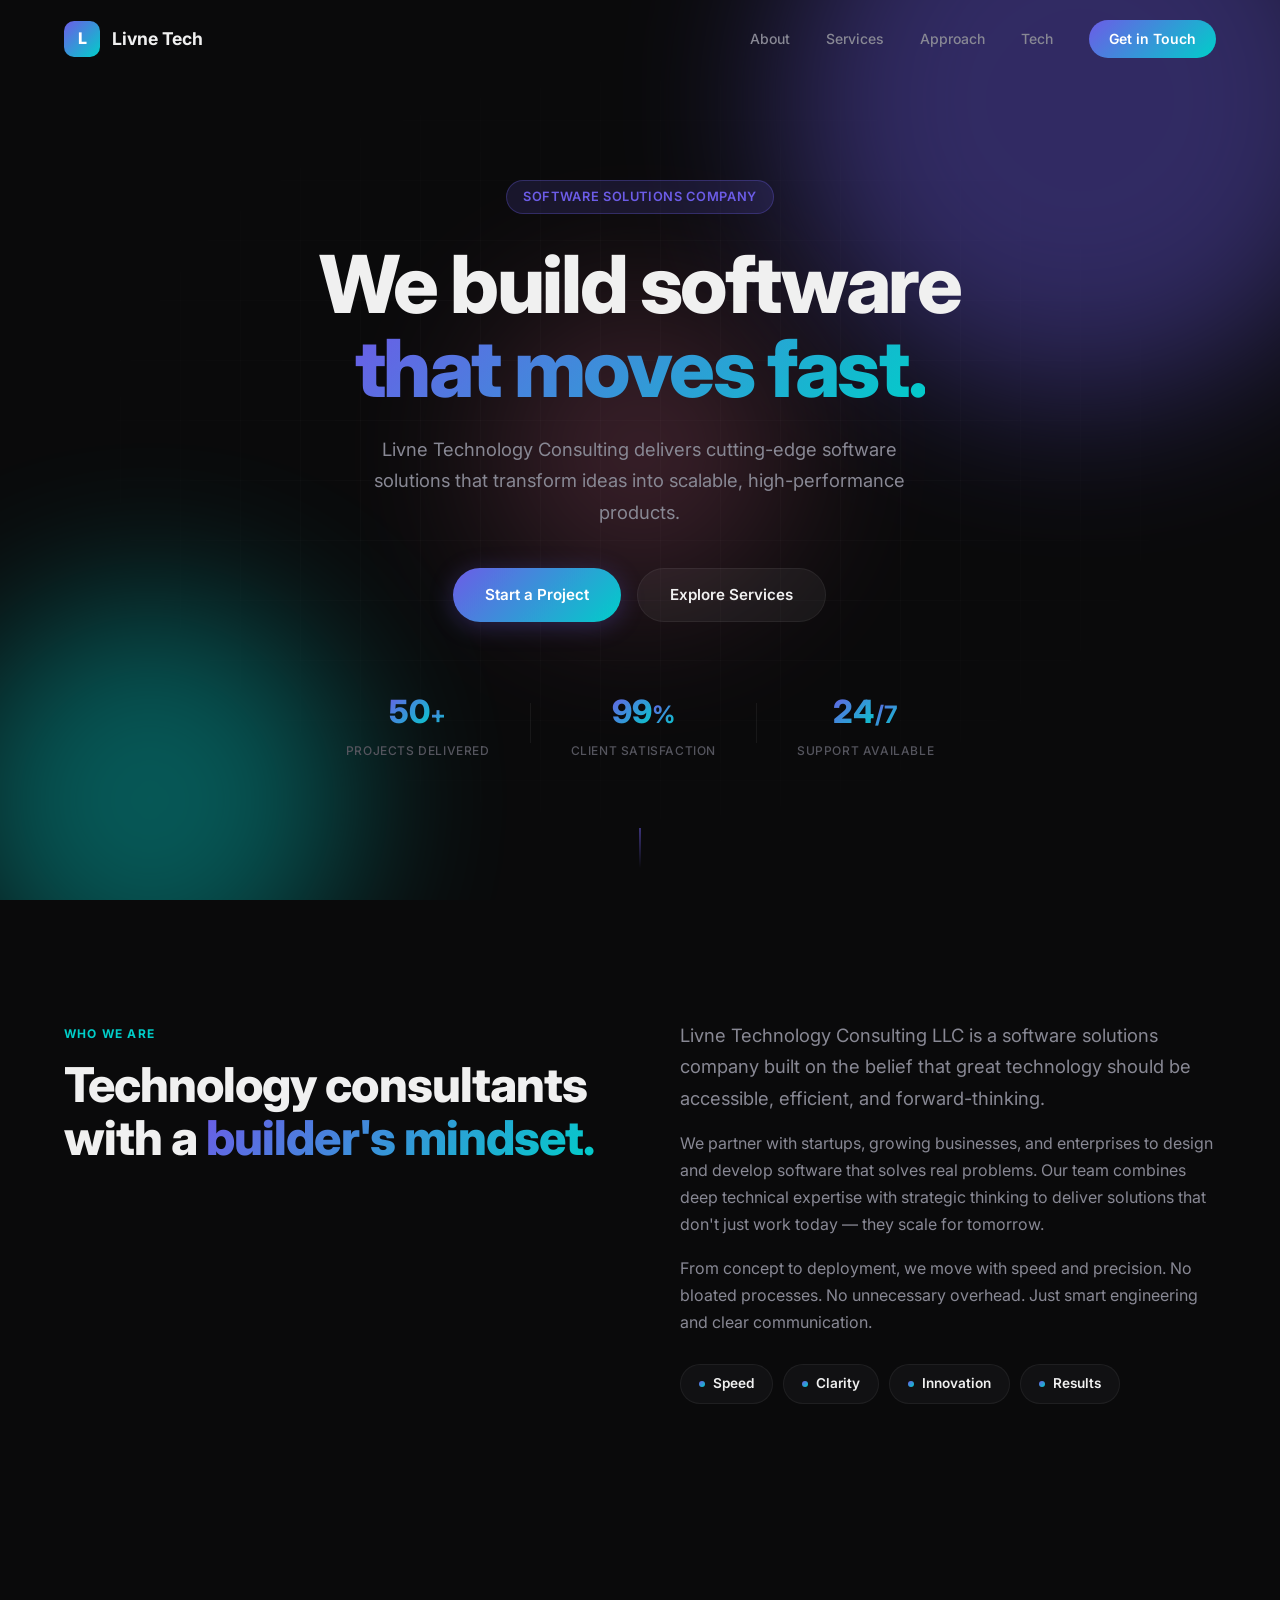
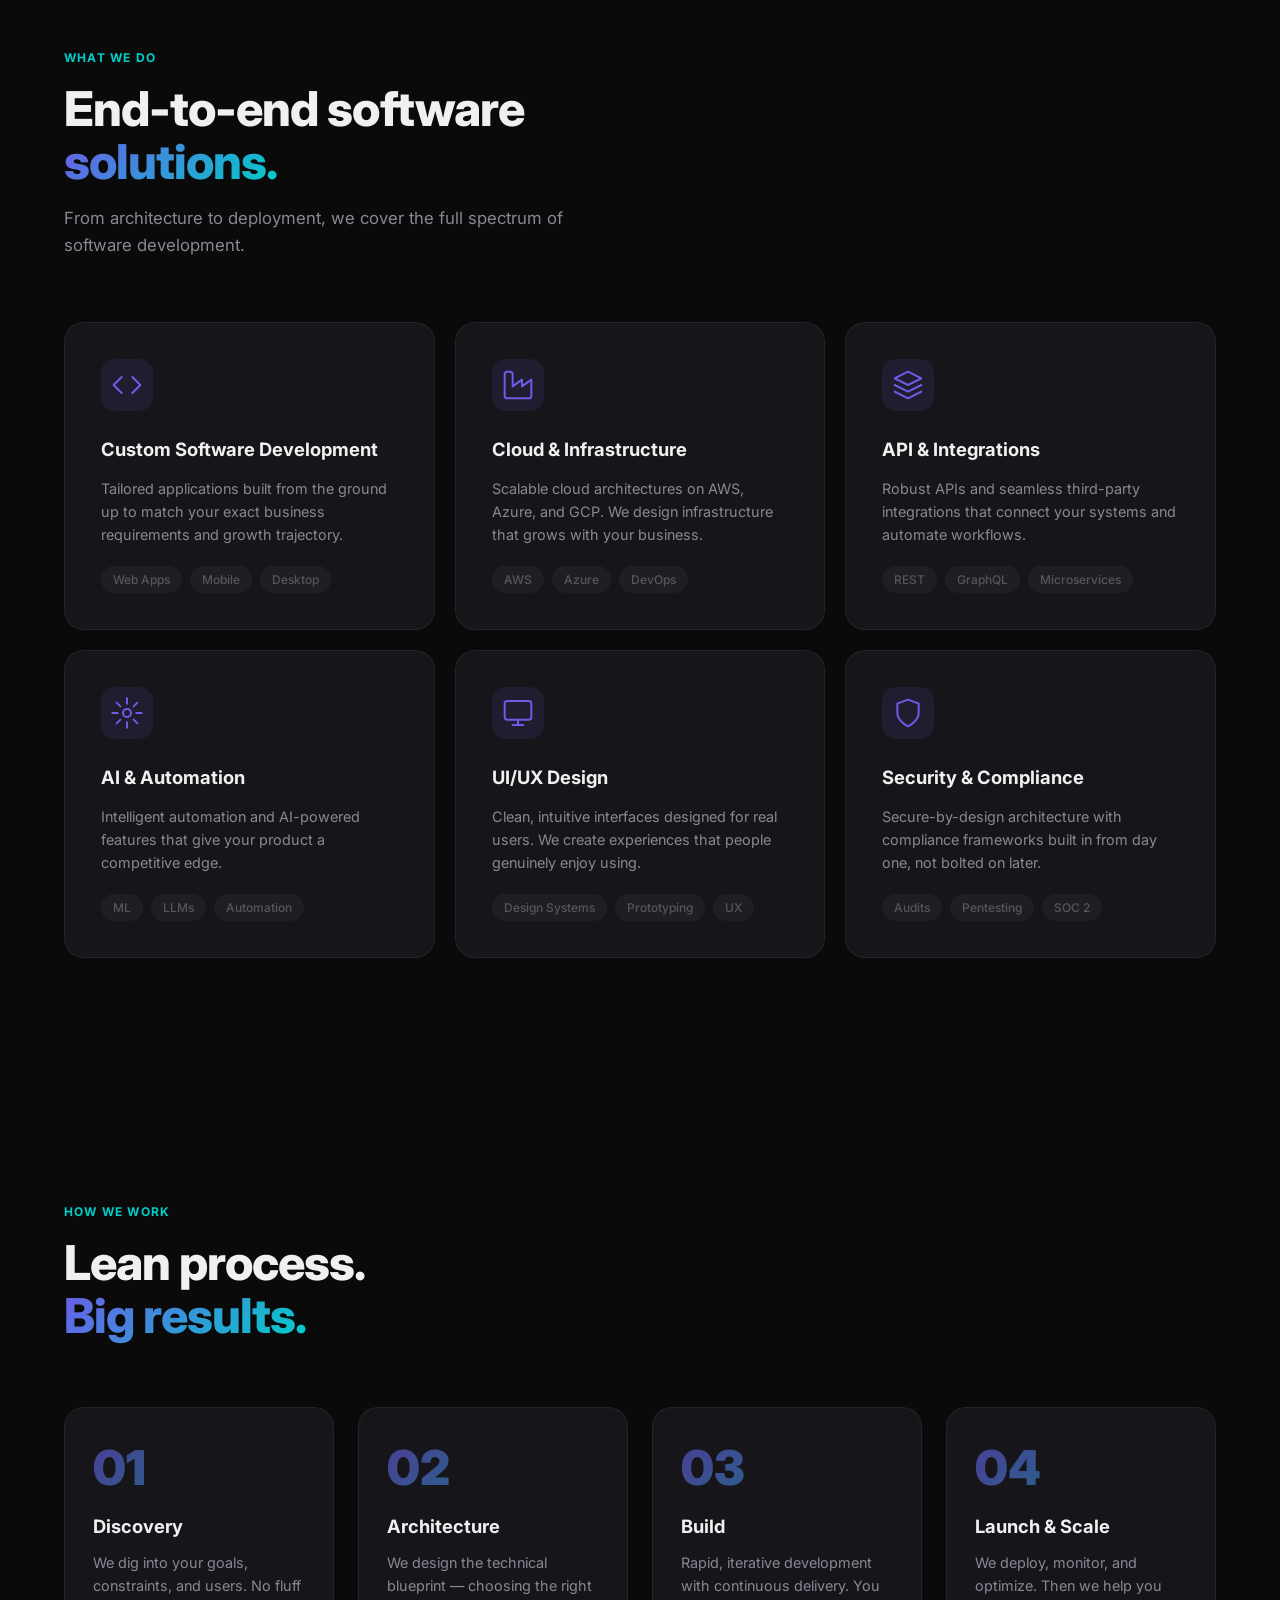
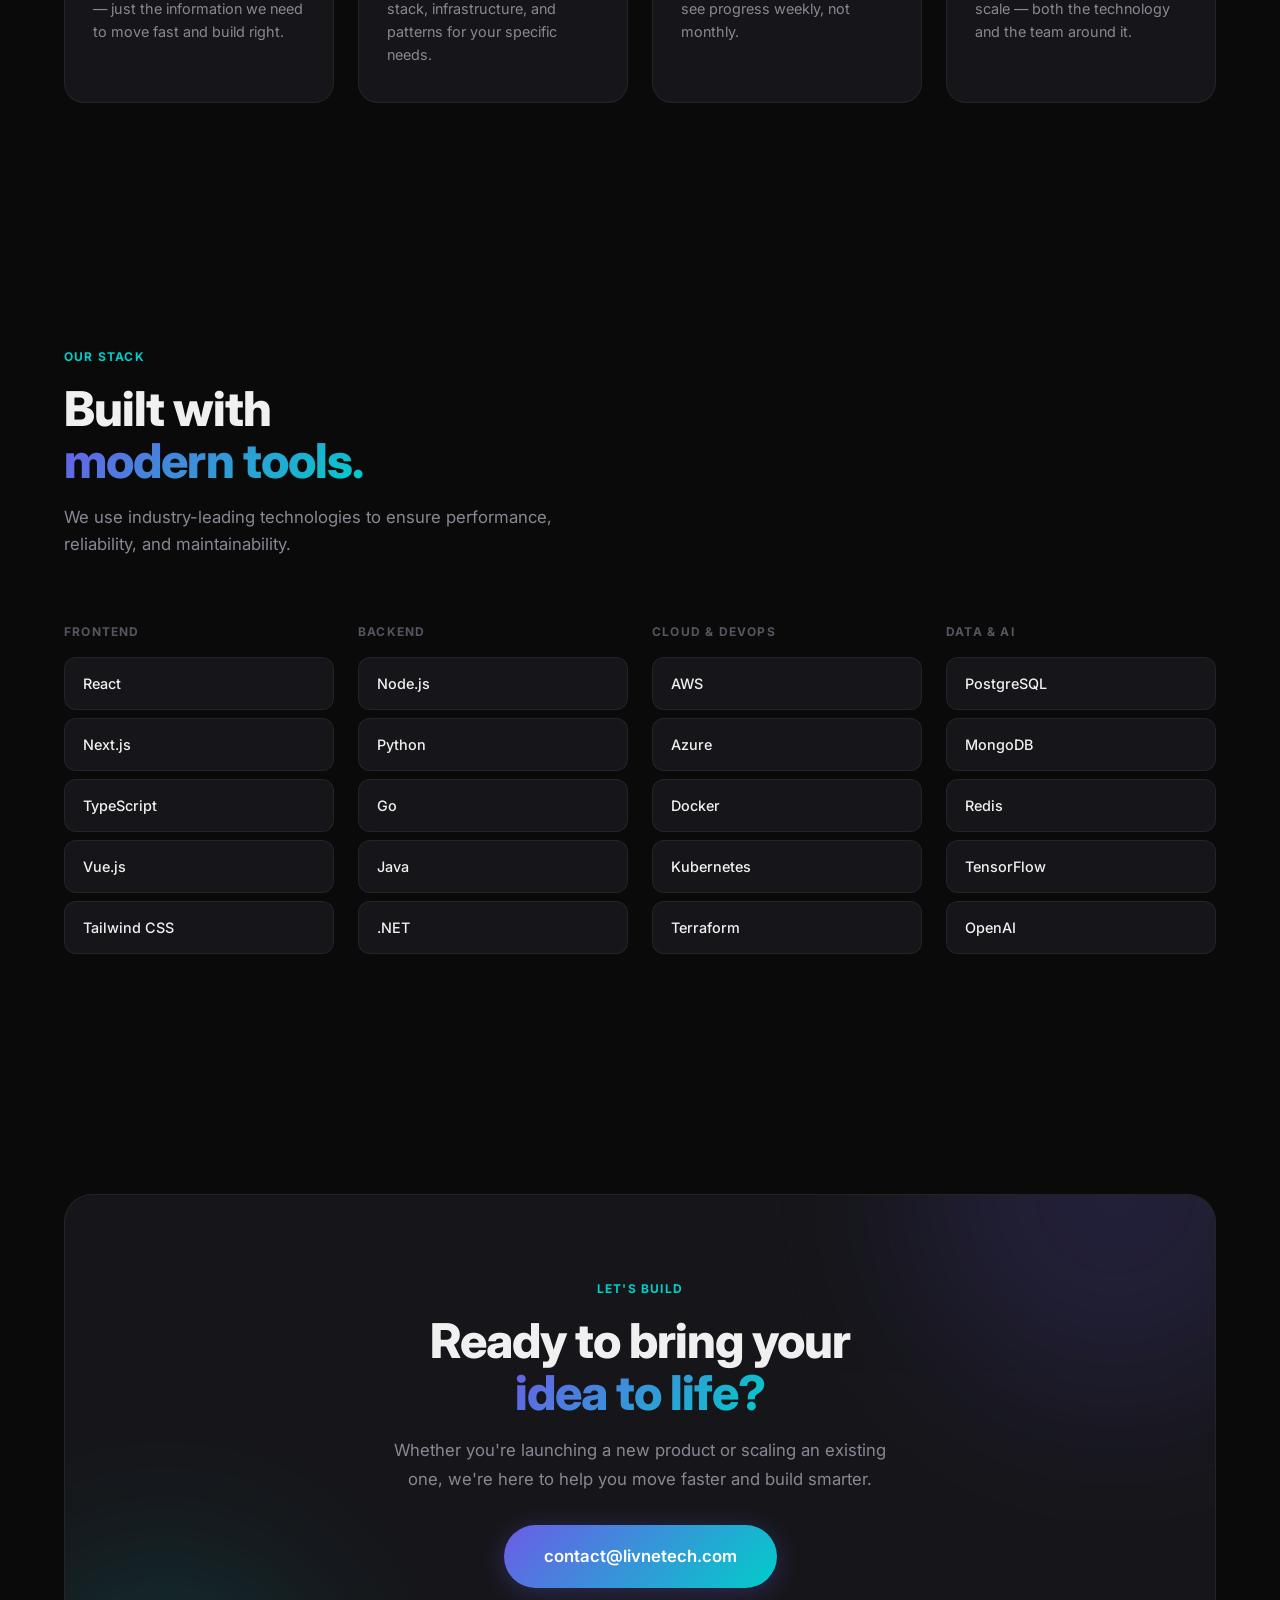
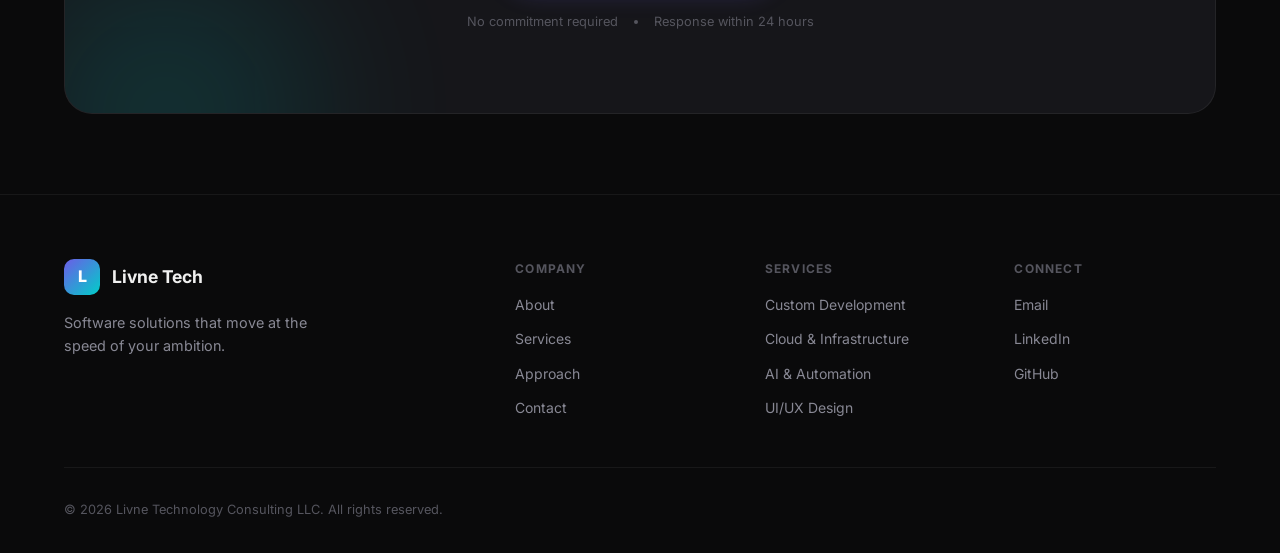
==== index.html @ 39ff8a0f "Add Livne Technology Consulting LLC website Minimal, modern single-page site with dark theme, gradie" ====
<!DOCTYPE html>
<html lang="en">
<head>
    <meta charset="UTF-8">
    <meta name="viewport" content="width=device-width, initial-scale=1.0">
    <title>Livne Technology Consulting LLC</title>
    <link rel="preconnect" href="https://fonts.googleapis.com">
    <link rel="preconnect" href="https://fonts.gstatic.com" crossorigin>
    <link href="https://fonts.googleapis.com/css2?family=Inter:wght@300;400;500;600;700;800;900&display=swap" rel="stylesheet">
    <link rel="stylesheet" href="styles.css">
</head>
<body>

    <!-- Navigation -->
    <nav class="nav" id="nav">
        <div class="nav-container">
            <a href="#" class="nav-logo">
                <span class="logo-icon">L</span>
                <span class="logo-text">Livne Tech</span>
            </a>
            <div class="nav-links" id="navLinks">
                <a href="#about">About</a>
                <a href="#services">Services</a>
                <a href="#approach">Approach</a>
                <a href="#tech">Tech</a>
                <a href="#contact" class="nav-cta">Get in Touch</a>
            </div>
            <button class="nav-toggle" id="navToggle" aria-label="Toggle menu">
                <span></span>
                <span></span>
                <span></span>
            </button>
        </div>
    </nav>

    <!-- Hero Section -->
    <section class="hero">
        <div class="hero-bg">
            <div class="grid-overlay"></div>
            <div class="gradient-orb orb-1"></div>
            <div class="gradient-orb orb-2"></div>
            <div class="gradient-orb orb-3"></div>
        </div>
        <div class="hero-content">
            <div class="hero-badge">Software Solutions Company</div>
            <h1 class="hero-title">
                We build software<br>
                <span class="gradient-text">that moves fast.</span>
            </h1>
            <p class="hero-subtitle">
                Livne Technology Consulting delivers cutting-edge software solutions
                that transform ideas into scalable, high-performance products.
            </p>
            <div class="hero-actions">
                <a href="#contact" class="btn btn-primary">Start a Project</a>
                <a href="#services" class="btn btn-ghost">Explore Services</a>
            </div>
            <div class="hero-stats">
                <div class="stat">
                    <span class="stat-number" data-count="50">0</span><span class="stat-suffix">+</span>
                    <span class="stat-label">Projects Delivered</span>
                </div>
                <div class="stat-divider"></div>
                <div class="stat">
                    <span class="stat-number" data-count="99">0</span><span class="stat-suffix">%</span>
                    <span class="stat-label">Client Satisfaction</span>
                </div>
                <div class="stat-divider"></div>
                <div class="stat">
                    <span class="stat-number" data-count="24">0</span><span class="stat-suffix">/7</span>
                    <span class="stat-label">Support Available</span>
                </div>
            </div>
        </div>
        <div class="scroll-indicator">
            <div class="scroll-line"></div>
        </div>
    </section>

    <!-- About Section -->
    <section class="section about" id="about">
        <div class="container">
            <div class="section-grid">
                <div class="section-intro">
                    <span class="section-tag">Who We Are</span>
                    <h2 class="section-title">Technology consultants<br>with a <span class="gradient-text">builder's mindset.</span></h2>
                </div>
                <div class="section-content">
                    <p class="text-large">
                        Livne Technology Consulting LLC is a software solutions company built on the belief
                        that great technology should be accessible, efficient, and forward-thinking.
                    </p>
                    <p>
                        We partner with startups, growing businesses, and enterprises to design and
                        develop software that solves real problems. Our team combines deep technical
                        expertise with strategic thinking to deliver solutions that don't just work
                        today — they scale for tomorrow.
                    </p>
                    <p>
                        From concept to deployment, we move with speed and precision. No bloated processes.
                        No unnecessary overhead. Just smart engineering and clear communication.
                    </p>
                    <div class="about-values">
                        <div class="value-chip">
                            <span class="chip-dot"></span>Speed
                        </div>
                        <div class="value-chip">
                            <span class="chip-dot"></span>Clarity
                        </div>
                        <div class="value-chip">
                            <span class="chip-dot"></span>Innovation
                        </div>
                        <div class="value-chip">
                            <span class="chip-dot"></span>Results
                        </div>
                    </div>
                </div>
            </div>
        </div>
    </section>

    <!-- Services Section -->
    <section class="section services" id="services">
        <div class="container">
            <div class="section-header">
                <span class="section-tag">What We Do</span>
                <h2 class="section-title">End-to-end software<br><span class="gradient-text">solutions.</span></h2>
                <p class="section-desc">From architecture to deployment, we cover the full spectrum of software development.</p>
            </div>
            <div class="services-grid">
                <div class="service-card" data-animate>
                    <div class="service-icon">
                        <svg width="32" height="32" viewBox="0 0 24 24" fill="none" stroke="currentColor" stroke-width="1.5" stroke-linecap="round" stroke-linejoin="round">
                            <polyline points="16 18 22 12 16 6"></polyline>
                            <polyline points="8 6 2 12 8 18"></polyline>
                        </svg>
                    </div>
                    <h3>Custom Software Development</h3>
                    <p>Tailored applications built from the ground up to match your exact business requirements and growth trajectory.</p>
                    <div class="service-tags">
                        <span>Web Apps</span>
                        <span>Mobile</span>
                        <span>Desktop</span>
                    </div>
                </div>
                <div class="service-card" data-animate>
                    <div class="service-icon">
                        <svg width="32" height="32" viewBox="0 0 24 24" fill="none" stroke="currentColor" stroke-width="1.5" stroke-linecap="round" stroke-linejoin="round">
                            <path d="M2 20a2 2 0 0 0 2 2h16a2 2 0 0 0 2-2V8l-7 5V8l-7 5V4a2 2 0 0 0-2-2H4a2 2 0 0 0-2 2Z"></path>
                        </svg>
                    </div>
                    <h3>Cloud & Infrastructure</h3>
                    <p>Scalable cloud architectures on AWS, Azure, and GCP. We design infrastructure that grows with your business.</p>
                    <div class="service-tags">
                        <span>AWS</span>
                        <span>Azure</span>
                        <span>DevOps</span>
                    </div>
                </div>
                <div class="service-card" data-animate>
                    <div class="service-icon">
                        <svg width="32" height="32" viewBox="0 0 24 24" fill="none" stroke="currentColor" stroke-width="1.5" stroke-linecap="round" stroke-linejoin="round">
                            <path d="M12 2L2 7l10 5 10-5-10-5z"></path>
                            <path d="M2 17l10 5 10-5"></path>
                            <path d="M2 12l10 5 10-5"></path>
                        </svg>
                    </div>
                    <h3>API & Integrations</h3>
                    <p>Robust APIs and seamless third-party integrations that connect your systems and automate workflows.</p>
                    <div class="service-tags">
                        <span>REST</span>
                        <span>GraphQL</span>
                        <span>Microservices</span>
                    </div>
                </div>
                <div class="service-card" data-animate>
                    <div class="service-icon">
                        <svg width="32" height="32" viewBox="0 0 24 24" fill="none" stroke="currentColor" stroke-width="1.5" stroke-linecap="round" stroke-linejoin="round">
                            <circle cx="12" cy="12" r="3"></circle>
                            <path d="M12 1v4M12 19v4M4.22 4.22l2.83 2.83M16.95 16.95l2.83 2.83M1 12h4M19 12h4M4.22 19.78l2.83-2.83M16.95 7.05l2.83-2.83"></path>
                        </svg>
                    </div>
                    <h3>AI & Automation</h3>
                    <p>Intelligent automation and AI-powered features that give your product a competitive edge.</p>
                    <div class="service-tags">
                        <span>ML</span>
                        <span>LLMs</span>
                        <span>Automation</span>
                    </div>
                </div>
                <div class="service-card" data-animate>
                    <div class="service-icon">
                        <svg width="32" height="32" viewBox="0 0 24 24" fill="none" stroke="currentColor" stroke-width="1.5" stroke-linecap="round" stroke-linejoin="round">
                            <rect x="2" y="3" width="20" height="14" rx="2" ry="2"></rect>
                            <line x1="8" y1="21" x2="16" y2="21"></line>
                            <line x1="12" y1="17" x2="12" y2="21"></line>
                        </svg>
                    </div>
                    <h3>UI/UX Design</h3>
                    <p>Clean, intuitive interfaces designed for real users. We create experiences that people genuinely enjoy using.</p>
                    <div class="service-tags">
                        <span>Design Systems</span>
                        <span>Prototyping</span>
                        <span>UX</span>
                    </div>
                </div>
                <div class="service-card" data-animate>
                    <div class="service-icon">
                        <svg width="32" height="32" viewBox="0 0 24 24" fill="none" stroke="currentColor" stroke-width="1.5" stroke-linecap="round" stroke-linejoin="round">
                            <path d="M12 22s8-4 8-10V5l-8-3-8 3v7c0 6 8 10 8 10z"></path>
                        </svg>
                    </div>
                    <h3>Security & Compliance</h3>
                    <p>Secure-by-design architecture with compliance frameworks built in from day one, not bolted on later.</p>
                    <div class="service-tags">
                        <span>Audits</span>
                        <span>Pentesting</span>
                        <span>SOC 2</span>
                    </div>
                </div>
            </div>
        </div>
    </section>

    <!-- Approach Section -->
    <section class="section approach" id="approach">
        <div class="container">
            <div class="section-header">
                <span class="section-tag">How We Work</span>
                <h2 class="section-title">Lean process.<br><span class="gradient-text">Big results.</span></h2>
            </div>
            <div class="approach-timeline">
                <div class="approach-step" data-animate>
                    <div class="step-number">01</div>
                    <div class="step-content">
                        <h3>Discovery</h3>
                        <p>We dig into your goals, constraints, and users. No fluff — just the information we need to move fast and build right.</p>
                    </div>
                </div>
                <div class="approach-step" data-animate>
                    <div class="step-number">02</div>
                    <div class="step-content">
                        <h3>Architecture</h3>
                        <p>We design the technical blueprint — choosing the right stack, infrastructure, and patterns for your specific needs.</p>
                    </div>
                </div>
                <div class="approach-step" data-animate>
                    <div class="step-number">03</div>
                    <div class="step-content">
                        <h3>Build</h3>
                        <p>Rapid, iterative development with continuous delivery. You see progress weekly, not monthly.</p>
                    </div>
                </div>
                <div class="approach-step" data-animate>
                    <div class="step-number">04</div>
                    <div class="step-content">
                        <h3>Launch & Scale</h3>
                        <p>We deploy, monitor, and optimize. Then we help you scale — both the technology and the team around it.</p>
                    </div>
                </div>
            </div>
        </div>
    </section>

    <!-- Tech Stack Section -->
    <section class="section tech" id="tech">
        <div class="container">
            <div class="section-header">
                <span class="section-tag">Our Stack</span>
                <h2 class="section-title">Built with<br><span class="gradient-text">modern tools.</span></h2>
                <p class="section-desc">We use industry-leading technologies to ensure performance, reliability, and maintainability.</p>
            </div>
            <div class="tech-grid">
                <div class="tech-category">
                    <h4>Frontend</h4>
                    <div class="tech-items">
                        <div class="tech-item">React</div>
                        <div class="tech-item">Next.js</div>
                        <div class="tech-item">TypeScript</div>
                        <div class="tech-item">Vue.js</div>
                        <div class="tech-item">Tailwind CSS</div>
                    </div>
                </div>
                <div class="tech-category">
                    <h4>Backend</h4>
                    <div class="tech-items">
                        <div class="tech-item">Node.js</div>
                        <div class="tech-item">Python</div>
                        <div class="tech-item">Go</div>
                        <div class="tech-item">Java</div>
                        <div class="tech-item">.NET</div>
                    </div>
                </div>
                <div class="tech-category">
                    <h4>Cloud & DevOps</h4>
                    <div class="tech-items">
                        <div class="tech-item">AWS</div>
                        <div class="tech-item">Azure</div>
                        <div class="tech-item">Docker</div>
                        <div class="tech-item">Kubernetes</div>
                        <div class="tech-item">Terraform</div>
                    </div>
                </div>
                <div class="tech-category">
                    <h4>Data & AI</h4>
                    <div class="tech-items">
                        <div class="tech-item">PostgreSQL</div>
                        <div class="tech-item">MongoDB</div>
                        <div class="tech-item">Redis</div>
                        <div class="tech-item">TensorFlow</div>
                        <div class="tech-item">OpenAI</div>
                    </div>
                </div>
            </div>
        </div>
    </section>

    <!-- CTA Section -->
    <section class="section cta" id="contact">
        <div class="container">
            <div class="cta-card">
                <div class="cta-bg">
                    <div class="gradient-orb orb-cta-1"></div>
                    <div class="gradient-orb orb-cta-2"></div>
                </div>
                <div class="cta-content">
                    <span class="section-tag">Let's Build</span>
                    <h2 class="cta-title">Ready to bring your<br><span class="gradient-text">idea to life?</span></h2>
                    <p class="cta-desc">
                        Whether you're launching a new product or scaling an existing one,
                        we're here to help you move faster and build smarter.
                    </p>
                    <a href="mailto:contact@livnetech.com" class="btn btn-primary btn-large">
                        contact@livnetech.com
                    </a>
                    <div class="cta-meta">
                        <span>No commitment required</span>
                        <span class="cta-dot"></span>
                        <span>Response within 24 hours</span>
                    </div>
                </div>
            </div>
        </div>
    </section>

    <!-- Footer -->
    <footer class="footer">
        <div class="container">
            <div class="footer-grid">
                <div class="footer-brand">
                    <a href="#" class="nav-logo">
                        <span class="logo-icon">L</span>
                        <span class="logo-text">Livne Tech</span>
                    </a>
                    <p>Software solutions that move at the speed of your ambition.</p>
                </div>
                <div class="footer-links">
                    <h5>Company</h5>
                    <a href="#about">About</a>
                    <a href="#services">Services</a>
                    <a href="#approach">Approach</a>
                    <a href="#contact">Contact</a>
                </div>
                <div class="footer-links">
                    <h5>Services</h5>
                    <a href="#services">Custom Development</a>
                    <a href="#services">Cloud & Infrastructure</a>
                    <a href="#services">AI & Automation</a>
                    <a href="#services">UI/UX Design</a>
                </div>
                <div class="footer-links">
                    <h5>Connect</h5>
                    <a href="mailto:contact@livnetech.com">Email</a>
                    <a href="#">LinkedIn</a>
                    <a href="#">GitHub</a>
                </div>
            </div>
            <div class="footer-bottom">
                <p>&copy; 2026 Livne Technology Consulting LLC. All rights reserved.</p>
            </div>
        </div>
    </footer>

    <script src="script.js"></script>
</body>
</html>
---- styles.css ----
/* ============================================
   Livne Technology Consulting LLC
   Minimal / Young / Energetic / Advanced
   ============================================ */

:root {
    --bg: #0a0a0b;
    --bg-elevated: #111113;
    --bg-card: #16161a;
    --border: rgba(255, 255, 255, 0.06);
    --text: #f0f0f0;
    --text-secondary: #888894;
    --text-muted: #55555e;
    --accent-1: #6c5ce7;
    --accent-2: #00cec9;
    --accent-3: #fd79a8;
    --gradient: linear-gradient(135deg, var(--accent-1), var(--accent-2));
    --gradient-warm: linear-gradient(135deg, var(--accent-1), var(--accent-3));
    --font: 'Inter', -apple-system, BlinkMacSystemFont, 'Segoe UI', sans-serif;
    --radius: 12px;
    --radius-lg: 20px;
    --transition: 0.3s cubic-bezier(0.4, 0, 0.2, 1);
}

/* Reset */
*, *::before, *::after {
    margin: 0;
    padding: 0;
    box-sizing: border-box;
}

html {
    scroll-behavior: smooth;
    -webkit-font-smoothing: antialiased;
    -moz-osx-font-smoothing: grayscale;
}

body {
    font-family: var(--font);
    background: var(--bg);
    color: var(--text);
    line-height: 1.6;
    overflow-x: hidden;
}

a {
    text-decoration: none;
    color: inherit;
    transition: var(--transition);
}

img {
    max-width: 100%;
    display: block;
}

/* Layout */
.container {
    max-width: 1200px;
    margin: 0 auto;
    padding: 0 24px;
}

.section {
    padding: 120px 0;
    position: relative;
}

/* ============================================
   Navigation
   ============================================ */
.nav {
    position: fixed;
    top: 0;
    left: 0;
    right: 0;
    z-index: 1000;
    padding: 20px 0;
    transition: var(--transition);
    backdrop-filter: blur(0px);
}

.nav.scrolled {
    padding: 12px 0;
    background: rgba(10, 10, 11, 0.85);
    backdrop-filter: blur(20px);
    border-bottom: 1px solid var(--border);
}

.nav-container {
    max-width: 1200px;
    margin: 0 auto;
    padding: 0 24px;
    display: flex;
    align-items: center;
    justify-content: space-between;
}

.nav-logo {
    display: flex;
    align-items: center;
    gap: 12px;
    font-weight: 700;
    font-size: 1.1rem;
}

.logo-icon {
    width: 36px;
    height: 36px;
    background: var(--gradient);
    border-radius: 10px;
    display: flex;
    align-items: center;
    justify-content: center;
    font-weight: 800;
    font-size: 1rem;
    color: white;
}

.nav-links {
    display: flex;
    align-items: center;
    gap: 36px;
}

.nav-links a {
    font-size: 0.875rem;
    font-weight: 500;
    color: var(--text-secondary);
    position: relative;
}

.nav-links a:hover {
    color: var(--text);
}

.nav-links a::after {
    content: '';
    position: absolute;
    bottom: -4px;
    left: 0;
    width: 0;
    height: 2px;
    background: var(--gradient);
    transition: var(--transition);
    border-radius: 1px;
}

.nav-links a:hover::after {
    width: 100%;
}

.nav-cta {
    padding: 8px 20px !important;
    background: var(--gradient);
    border-radius: 100px;
    color: white !important;
    font-weight: 600 !important;
}

.nav-cta::after {
    display: none !important;
}

.nav-cta:hover {
    opacity: 0.9;
    transform: translateY(-1px);
}

.nav-toggle {
    display: none;
    flex-direction: column;
    gap: 5px;
    background: none;
    border: none;
    cursor: pointer;
    padding: 4px;
}

.nav-toggle span {
    width: 24px;
    height: 2px;
    background: var(--text);
    border-radius: 2px;
    transition: var(--transition);
}

/* ============================================
   Hero
   ============================================ */
.hero {
    min-height: 100vh;
    display: flex;
    align-items: center;
    justify-content: center;
    position: relative;
    overflow: hidden;
    padding: 120px 24px 80px;
}

.hero-bg {
    position: absolute;
    inset: 0;
    overflow: hidden;
}

.grid-overlay {
    position: absolute;
    inset: 0;
    background-image:
        linear-gradient(rgba(255,255,255,0.02) 1px, transparent 1px),
        linear-gradient(90deg, rgba(255,255,255,0.02) 1px, transparent 1px);
    background-size: 60px 60px;
    mask-image: radial-gradient(ellipse at center, black 30%, transparent 70%);
}

.gradient-orb {
    position: absolute;
    border-radius: 50%;
    filter: blur(80px);
    opacity: 0.4;
}

.orb-1 {
    width: 600px;
    height: 600px;
    background: var(--accent-1);
    top: -200px;
    right: -100px;
    animation: float 15s ease-in-out infinite;
}

.orb-2 {
    width: 400px;
    height: 400px;
    background: var(--accent-2);
    bottom: -100px;
    left: -50px;
    animation: float 12s ease-in-out infinite reverse;
}

.orb-3 {
    width: 300px;
    height: 300px;
    background: var(--accent-3);
    top: 50%;
    left: 50%;
    transform: translate(-50%, -50%);
    animation: float 18s ease-in-out infinite;
    opacity: 0.2;
}

@keyframes float {
    0%, 100% { transform: translate(0, 0) scale(1); }
    33% { transform: translate(30px, -30px) scale(1.05); }
    66% { transform: translate(-20px, 20px) scale(0.95); }
}

.hero-content {
    text-align: center;
    position: relative;
    z-index: 1;
    max-width: 800px;
}

.hero-badge {
    display: inline-block;
    padding: 6px 16px;
    background: rgba(108, 92, 231, 0.15);
    border: 1px solid rgba(108, 92, 231, 0.3);
    border-radius: 100px;
    font-size: 0.8rem;
    font-weight: 600;
    color: var(--accent-1);
    letter-spacing: 0.05em;
    text-transform: uppercase;
    margin-bottom: 28px;
}

.hero-title {
    font-size: clamp(2.8rem, 7vw, 5rem);
    font-weight: 800;
    line-height: 1.05;
    letter-spacing: -0.03em;
    margin-bottom: 24px;
}

.gradient-text {
    background: var(--gradient);
    -webkit-background-clip: text;
    -webkit-text-fill-color: transparent;
    background-clip: text;
}

.hero-subtitle {
    font-size: 1.15rem;
    color: var(--text-secondary);
    max-width: 560px;
    margin: 0 auto 40px;
    line-height: 1.7;
}

.hero-actions {
    display: flex;
    gap: 16px;
    justify-content: center;
    margin-bottom: 64px;
}

/* Buttons */
.btn {
    display: inline-flex;
    align-items: center;
    justify-content: center;
    padding: 14px 32px;
    border-radius: 100px;
    font-size: 0.95rem;
    font-weight: 600;
    font-family: var(--font);
    cursor: pointer;
    border: none;
    transition: var(--transition);
}

.btn-primary {
    background: var(--gradient);
    color: white;
    box-shadow: 0 4px 24px rgba(108, 92, 231, 0.3);
}

.btn-primary:hover {
    transform: translateY(-2px);
    box-shadow: 0 8px 32px rgba(108, 92, 231, 0.4);
}

.btn-ghost {
    background: rgba(255, 255, 255, 0.05);
    color: var(--text);
    border: 1px solid var(--border);
}

.btn-ghost:hover {
    background: rgba(255, 255, 255, 0.1);
    border-color: rgba(255, 255, 255, 0.15);
}

.btn-large {
    padding: 18px 40px;
    font-size: 1.05rem;
}

/* Hero Stats */
.hero-stats {
    display: flex;
    align-items: center;
    justify-content: center;
    gap: 40px;
}

.stat {
    text-align: center;
}

.stat-number {
    font-size: 2rem;
    font-weight: 800;
    background: var(--gradient);
    -webkit-background-clip: text;
    -webkit-text-fill-color: transparent;
    background-clip: text;
}

.stat-suffix {
    font-size: 1.5rem;
    font-weight: 700;
    background: var(--gradient);
    -webkit-background-clip: text;
    -webkit-text-fill-color: transparent;
    background-clip: text;
}

.stat-label {
    display: block;
    font-size: 0.75rem;
    color: var(--text-muted);
    font-weight: 500;
    text-transform: uppercase;
    letter-spacing: 0.05em;
    margin-top: 4px;
}

.stat-divider {
    width: 1px;
    height: 40px;
    background: var(--border);
}

/* Scroll Indicator */
.scroll-indicator {
    position: absolute;
    bottom: 32px;
    left: 50%;
    transform: translateX(-50%);
}

.scroll-line {
    width: 1px;
    height: 40px;
    background: linear-gradient(to bottom, var(--accent-1), transparent);
    animation: scrollPulse 2s ease-in-out infinite;
}

@keyframes scrollPulse {
    0%, 100% { opacity: 0.3; transform: scaleY(1); }
    50% { opacity: 1; transform: scaleY(1.2); }
}

/* ============================================
   Section Common
   ============================================ */
.section-tag {
    display: inline-block;
    font-size: 0.75rem;
    font-weight: 700;
    text-transform: uppercase;
    letter-spacing: 0.1em;
    color: var(--accent-2);
    margin-bottom: 16px;
}

.section-title {
    font-size: clamp(2rem, 4vw, 3rem);
    font-weight: 800;
    line-height: 1.1;
    letter-spacing: -0.02em;
    margin-bottom: 16px;
}

.section-desc {
    font-size: 1.05rem;
    color: var(--text-secondary);
    max-width: 500px;
}

.section-header {
    margin-bottom: 64px;
}

.section-header .section-desc {
    margin-top: 8px;
}

/* ============================================
   About
   ============================================ */
.section-grid {
    display: grid;
    grid-template-columns: 1fr 1fr;
    gap: 80px;
    align-items: start;
}

.text-large {
    font-size: 1.15rem;
    line-height: 1.7;
    color: var(--text);
    margin-bottom: 20px;
}

.section-content p {
    color: var(--text-secondary);
    margin-bottom: 16px;
    line-height: 1.7;
}

.about-values {
    display: flex;
    flex-wrap: wrap;
    gap: 10px;
    margin-top: 28px;
}

.value-chip {
    display: flex;
    align-items: center;
    gap: 8px;
    padding: 8px 18px;
    background: var(--bg-elevated);
    border: 1px solid var(--border);
    border-radius: 100px;
    font-size: 0.85rem;
    font-weight: 600;
}

.chip-dot {
    width: 6px;
    height: 6px;
    border-radius: 50%;
    background: var(--gradient);
}

/* ============================================
   Services
   ============================================ */
.services-grid {
    display: grid;
    grid-template-columns: repeat(3, 1fr);
    gap: 20px;
}

.service-card {
    padding: 36px;
    background: var(--bg-card);
    border: 1px solid var(--border);
    border-radius: var(--radius-lg);
    transition: var(--transition);
    position: relative;
    overflow: hidden;
}

.service-card::before {
    content: '';
    position: absolute;
    top: 0;
    left: 0;
    right: 0;
    height: 2px;
    background: var(--gradient);
    opacity: 0;
    transition: var(--transition);
}

.service-card:hover {
    border-color: rgba(108, 92, 231, 0.2);
    transform: translateY(-4px);
}

.service-card:hover::before {
    opacity: 1;
}

.service-icon {
    width: 52px;
    height: 52px;
    display: flex;
    align-items: center;
    justify-content: center;
    background: rgba(108, 92, 231, 0.1);
    border-radius: 14px;
    color: var(--accent-1);
    margin-bottom: 24px;
}

.service-card h3 {
    font-size: 1.15rem;
    font-weight: 700;
    margin-bottom: 12px;
}

.service-card p {
    font-size: 0.9rem;
    color: var(--text-secondary);
    line-height: 1.6;
    margin-bottom: 20px;
}

.service-tags {
    display: flex;
    flex-wrap: wrap;
    gap: 8px;
}

.service-tags span {
    padding: 4px 12px;
    background: rgba(255, 255, 255, 0.04);
    border-radius: 100px;
    font-size: 0.75rem;
    font-weight: 500;
    color: var(--text-muted);
}

/* ============================================
   Approach
   ============================================ */
.approach-timeline {
    display: grid;
    grid-template-columns: repeat(4, 1fr);
    gap: 24px;
}

.approach-step {
    padding: 36px 28px;
    background: var(--bg-card);
    border: 1px solid var(--border);
    border-radius: var(--radius-lg);
    transition: var(--transition);
    position: relative;
}

.approach-step:hover {
    border-color: rgba(0, 206, 201, 0.2);
    transform: translateY(-4px);
}

.step-number {
    font-size: 3rem;
    font-weight: 900;
    background: var(--gradient);
    -webkit-background-clip: text;
    -webkit-text-fill-color: transparent;
    background-clip: text;
    line-height: 1;
    margin-bottom: 20px;
    opacity: 0.6;
}

.step-content h3 {
    font-size: 1.15rem;
    font-weight: 700;
    margin-bottom: 10px;
}

.step-content p {
    font-size: 0.9rem;
    color: var(--text-secondary);
    line-height: 1.6;
}

/* ============================================
   Tech Stack
   ============================================ */
.tech-grid {
    display: grid;
    grid-template-columns: repeat(4, 1fr);
    gap: 24px;
}

.tech-category h4 {
    font-size: 0.75rem;
    font-weight: 700;
    text-transform: uppercase;
    letter-spacing: 0.1em;
    color: var(--text-muted);
    margin-bottom: 16px;
}

.tech-items {
    display: flex;
    flex-direction: column;
    gap: 8px;
}

.tech-item {
    padding: 14px 18px;
    background: var(--bg-card);
    border: 1px solid var(--border);
    border-radius: var(--radius);
    font-size: 0.9rem;
    font-weight: 500;
    transition: var(--transition);
}

.tech-item:hover {
    border-color: rgba(108, 92, 231, 0.3);
    background: rgba(108, 92, 231, 0.05);
    transform: translateX(4px);
}

/* ============================================
   CTA
   ============================================ */
.cta {
    padding-bottom: 80px;
}

.cta-card {
    position: relative;
    overflow: hidden;
    background: var(--bg-card);
    border: 1px solid var(--border);
    border-radius: 28px;
    padding: 80px 40px;
    text-align: center;
}

.cta-bg {
    position: absolute;
    inset: 0;
    overflow: hidden;
}

.orb-cta-1 {
    width: 400px;
    height: 400px;
    background: var(--accent-1);
    top: -200px;
    right: -100px;
    opacity: 0.15;
}

.orb-cta-2 {
    width: 300px;
    height: 300px;
    background: var(--accent-2);
    bottom: -150px;
    left: -50px;
    opacity: 0.15;
}

.cta-content {
    position: relative;
    z-index: 1;
}

.cta-title {
    font-size: clamp(2rem, 4vw, 3rem);
    font-weight: 800;
    line-height: 1.1;
    letter-spacing: -0.02em;
    margin-bottom: 16px;
}

.cta-desc {
    font-size: 1.05rem;
    color: var(--text-secondary);
    max-width: 500px;
    margin: 0 auto 32px;
    line-height: 1.7;
}

.cta-meta {
    display: flex;
    align-items: center;
    justify-content: center;
    gap: 16px;
    margin-top: 24px;
    font-size: 0.8rem;
    color: var(--text-muted);
}

.cta-dot {
    width: 4px;
    height: 4px;
    border-radius: 50%;
    background: var(--text-muted);
}

/* ============================================
   Footer
   ============================================ */
.footer {
    border-top: 1px solid var(--border);
    padding: 64px 0 32px;
}

.footer-grid {
    display: grid;
    grid-template-columns: 2fr 1fr 1fr 1fr;
    gap: 48px;
    margin-bottom: 48px;
}

.footer-brand p {
    color: var(--text-secondary);
    font-size: 0.9rem;
    margin-top: 16px;
    max-width: 280px;
    line-height: 1.6;
}

.footer-links {
    display: flex;
    flex-direction: column;
    gap: 12px;
}

.footer-links h5 {
    font-size: 0.75rem;
    font-weight: 700;
    text-transform: uppercase;
    letter-spacing: 0.1em;
    color: var(--text-muted);
    margin-bottom: 4px;
}

.footer-links a {
    font-size: 0.875rem;
    color: var(--text-secondary);
}

.footer-links a:hover {
    color: var(--text);
}

.footer-bottom {
    padding-top: 32px;
    border-top: 1px solid var(--border);
}

.footer-bottom p {
    font-size: 0.8rem;
    color: var(--text-muted);
}

/* ============================================
   Animations
   ============================================ */
[data-animate] {
    opacity: 0;
    transform: translateY(30px);
    transition: opacity 0.6s ease, transform 0.6s ease;
}

[data-animate].visible {
    opacity: 1;
    transform: translateY(0);
}

/* ============================================
   Responsive
   ============================================ */
@media (max-width: 1024px) {
    .services-grid {
        grid-template-columns: repeat(2, 1fr);
    }

    .approach-timeline {
        grid-template-columns: repeat(2, 1fr);
    }

    .tech-grid {
        grid-template-columns: repeat(2, 1fr);
    }

    .footer-grid {
        grid-template-columns: 1fr 1fr;
        gap: 32px;
    }
}

@media (max-width: 768px) {
    .section {
        padding: 80px 0;
    }

    .nav-links {
        display: none;
        position: absolute;
        top: 100%;
        left: 0;
        right: 0;
        flex-direction: column;
        background: rgba(10, 10, 11, 0.95);
        backdrop-filter: blur(20px);
        padding: 24px;
        gap: 20px;
        border-bottom: 1px solid var(--border);
    }

    .nav-links.active {
        display: flex;
    }

    .nav-toggle {
        display: flex;
    }

    .nav-toggle.active span:nth-child(1) {
        transform: rotate(45deg) translate(5px, 5px);
    }

    .nav-toggle.active span:nth-child(2) {
        opacity: 0;
    }

    .nav-toggle.active span:nth-child(3) {
        transform: rotate(-45deg) translate(5px, -5px);
    }

    .hero-title {
        font-size: clamp(2.2rem, 8vw, 3.5rem);
    }

    .hero-actions {
        flex-direction: column;
        align-items: center;
    }

    .hero-stats {
        flex-direction: column;
        gap: 24px;
    }

    .stat-divider {
        width: 40px;
        height: 1px;
    }

    .section-grid {
        grid-template-columns: 1fr;
        gap: 40px;
    }

    .services-grid {
        grid-template-columns: 1fr;
    }

    .approach-timeline {
        grid-template-columns: 1fr;
    }

    .tech-grid {
        grid-template-columns: 1fr 1fr;
    }

    .footer-grid {
        grid-template-columns: 1fr;
        gap: 32px;
    }

    .cta-card {
        padding: 48px 24px;
    }
}

@media (max-width: 480px) {
    .tech-grid {
        grid-template-columns: 1fr;
    }
}
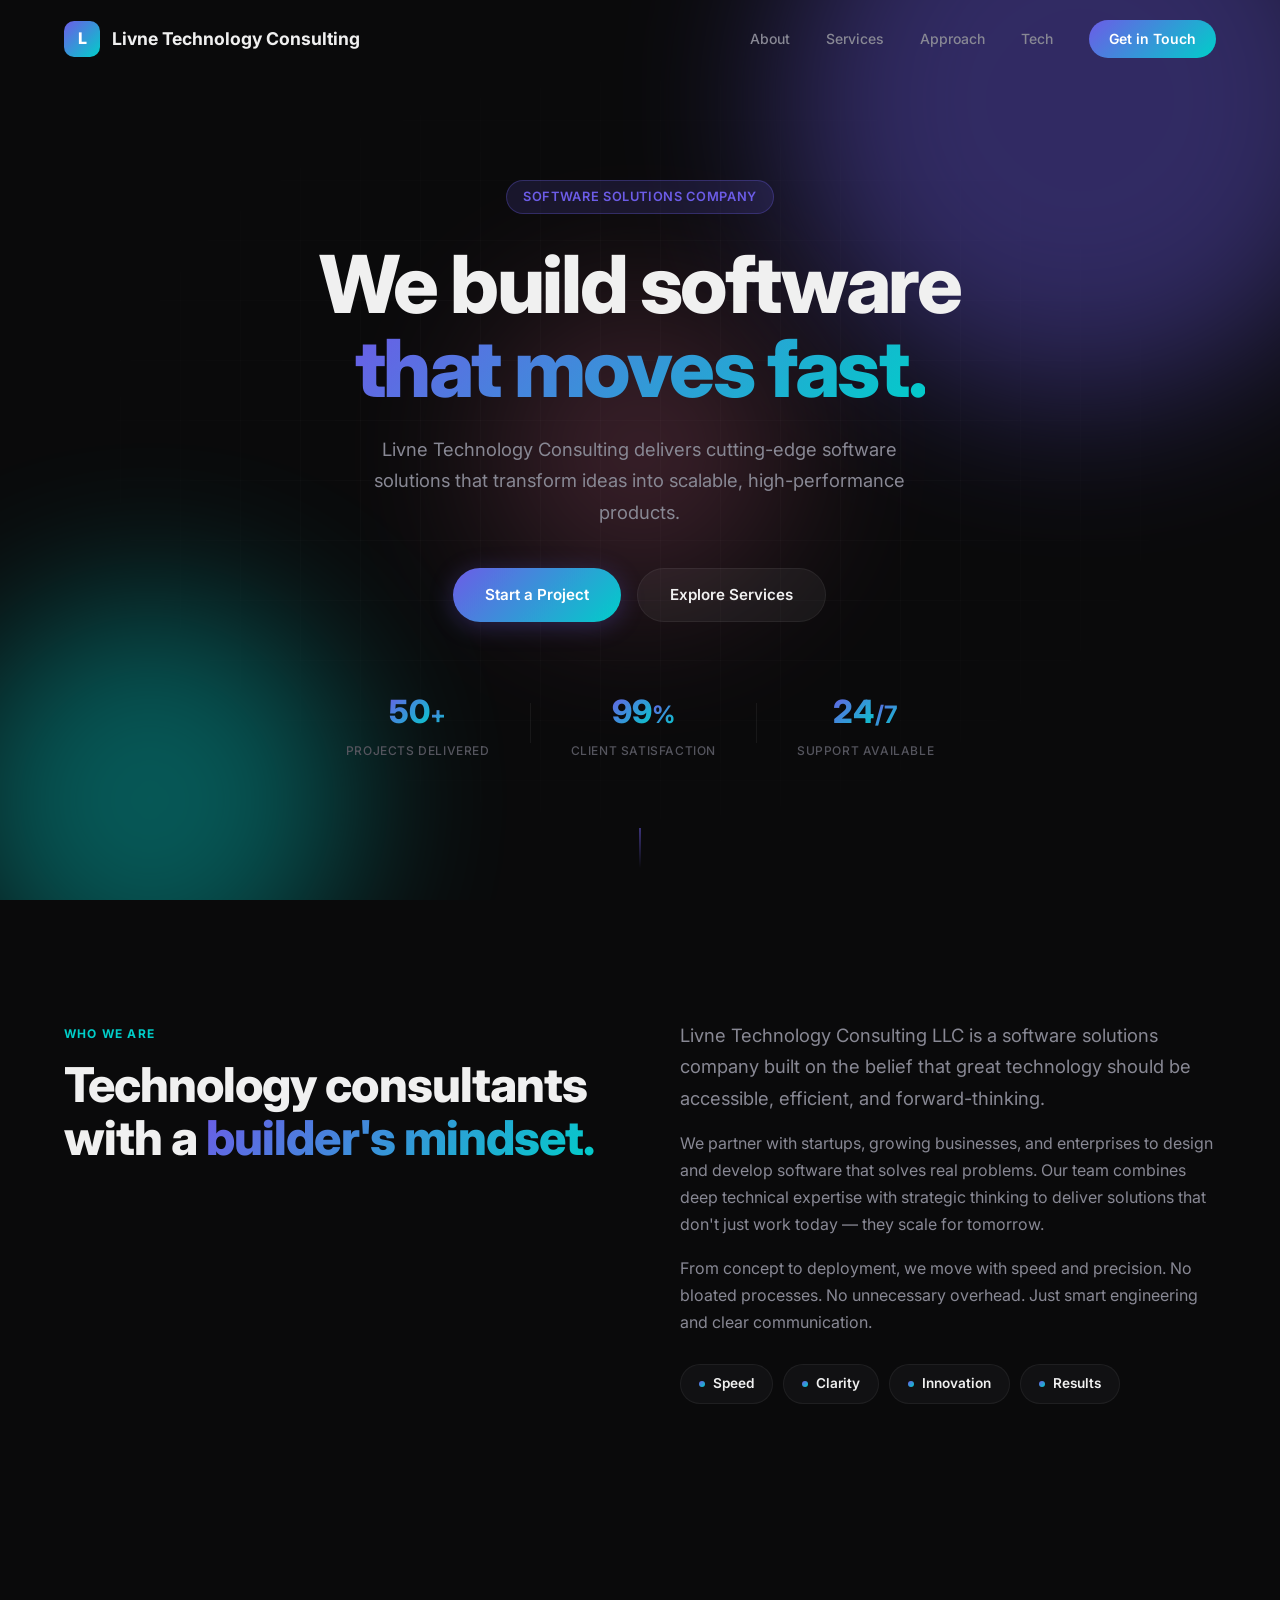
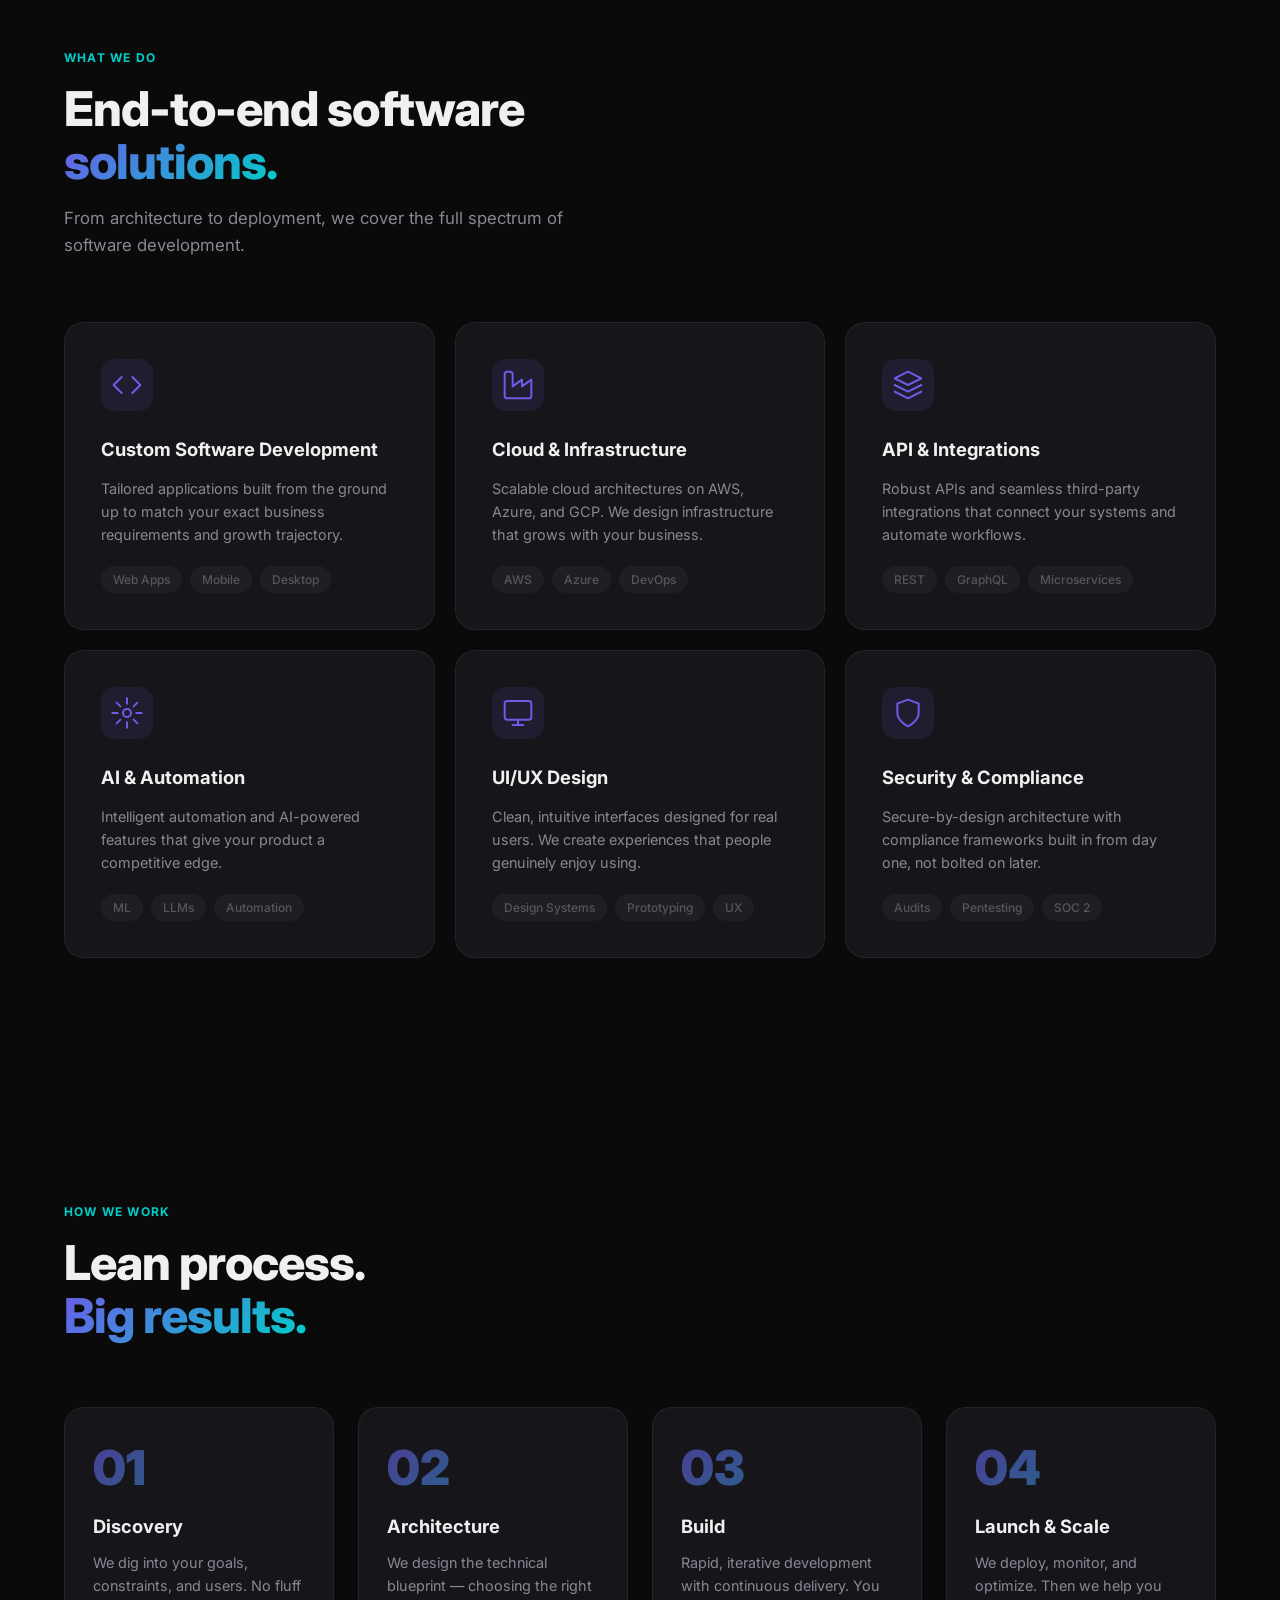
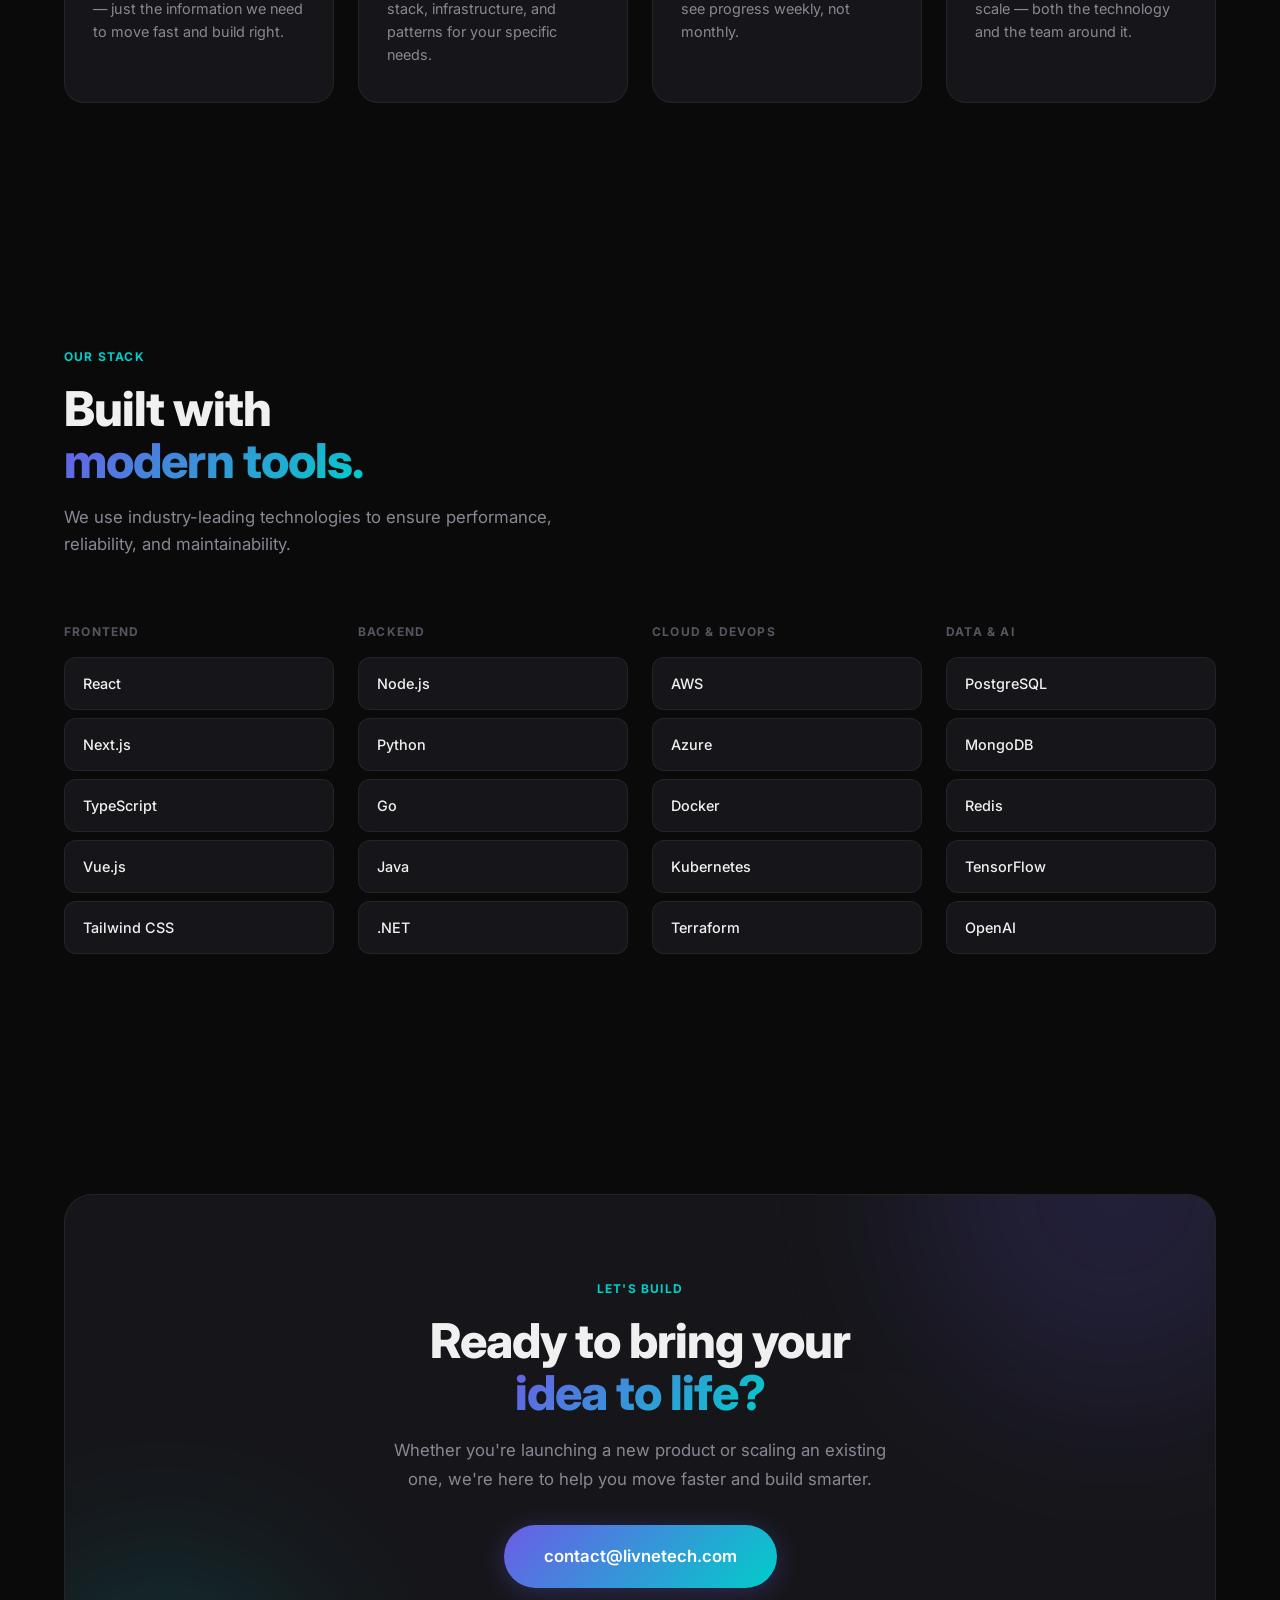
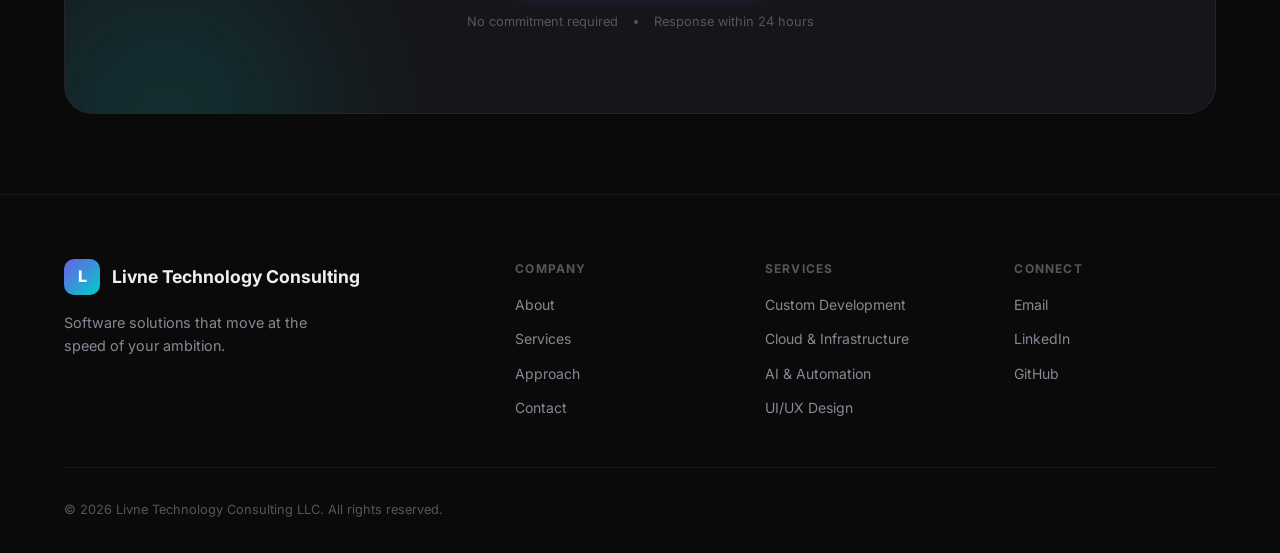
==== commit 1984e2f1: "Update logo text to Livne Technology Consulting https://claude.ai/code/session_01AVDobpHeFugausMagw9" ====
--- a/index.html
+++ b/index.html
@@ -16,7 +16,7 @@
         <div class="nav-container">
             <a href="#" class="nav-logo">
                 <span class="logo-icon">L</span>
-                <span class="logo-text">Livne Tech</span>
+                <span class="logo-text">Livne Technology Consulting</span>
             </a>
             <div class="nav-links" id="navLinks">
                 <a href="#about">About</a>
@@ -350,7 +350,7 @@
                 <div class="footer-brand">
                     <a href="#" class="nav-logo">
                         <span class="logo-icon">L</span>
-                        <span class="logo-text">Livne Tech</span>
+                        <span class="logo-text">Livne Technology Consulting</span>
                     </a>
                     <p>Software solutions that move at the speed of your ambition.</p>
                 </div>
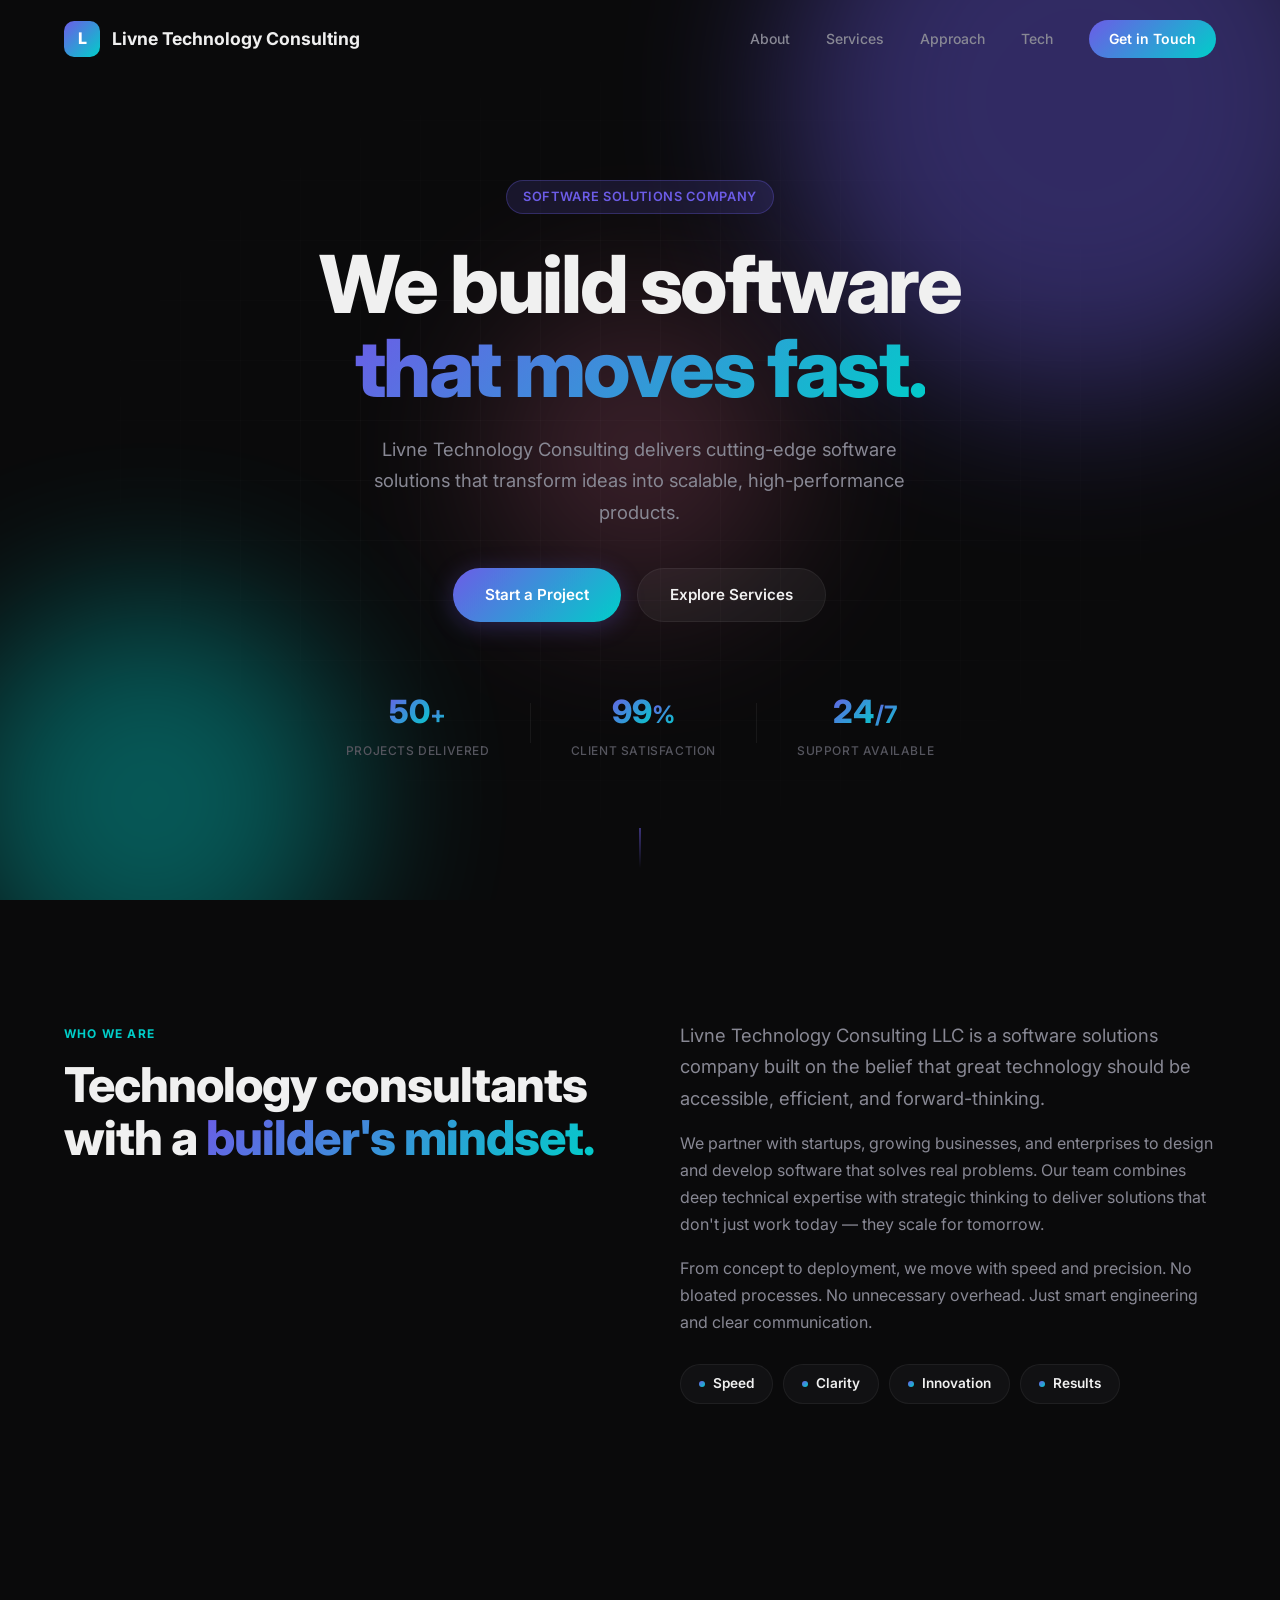
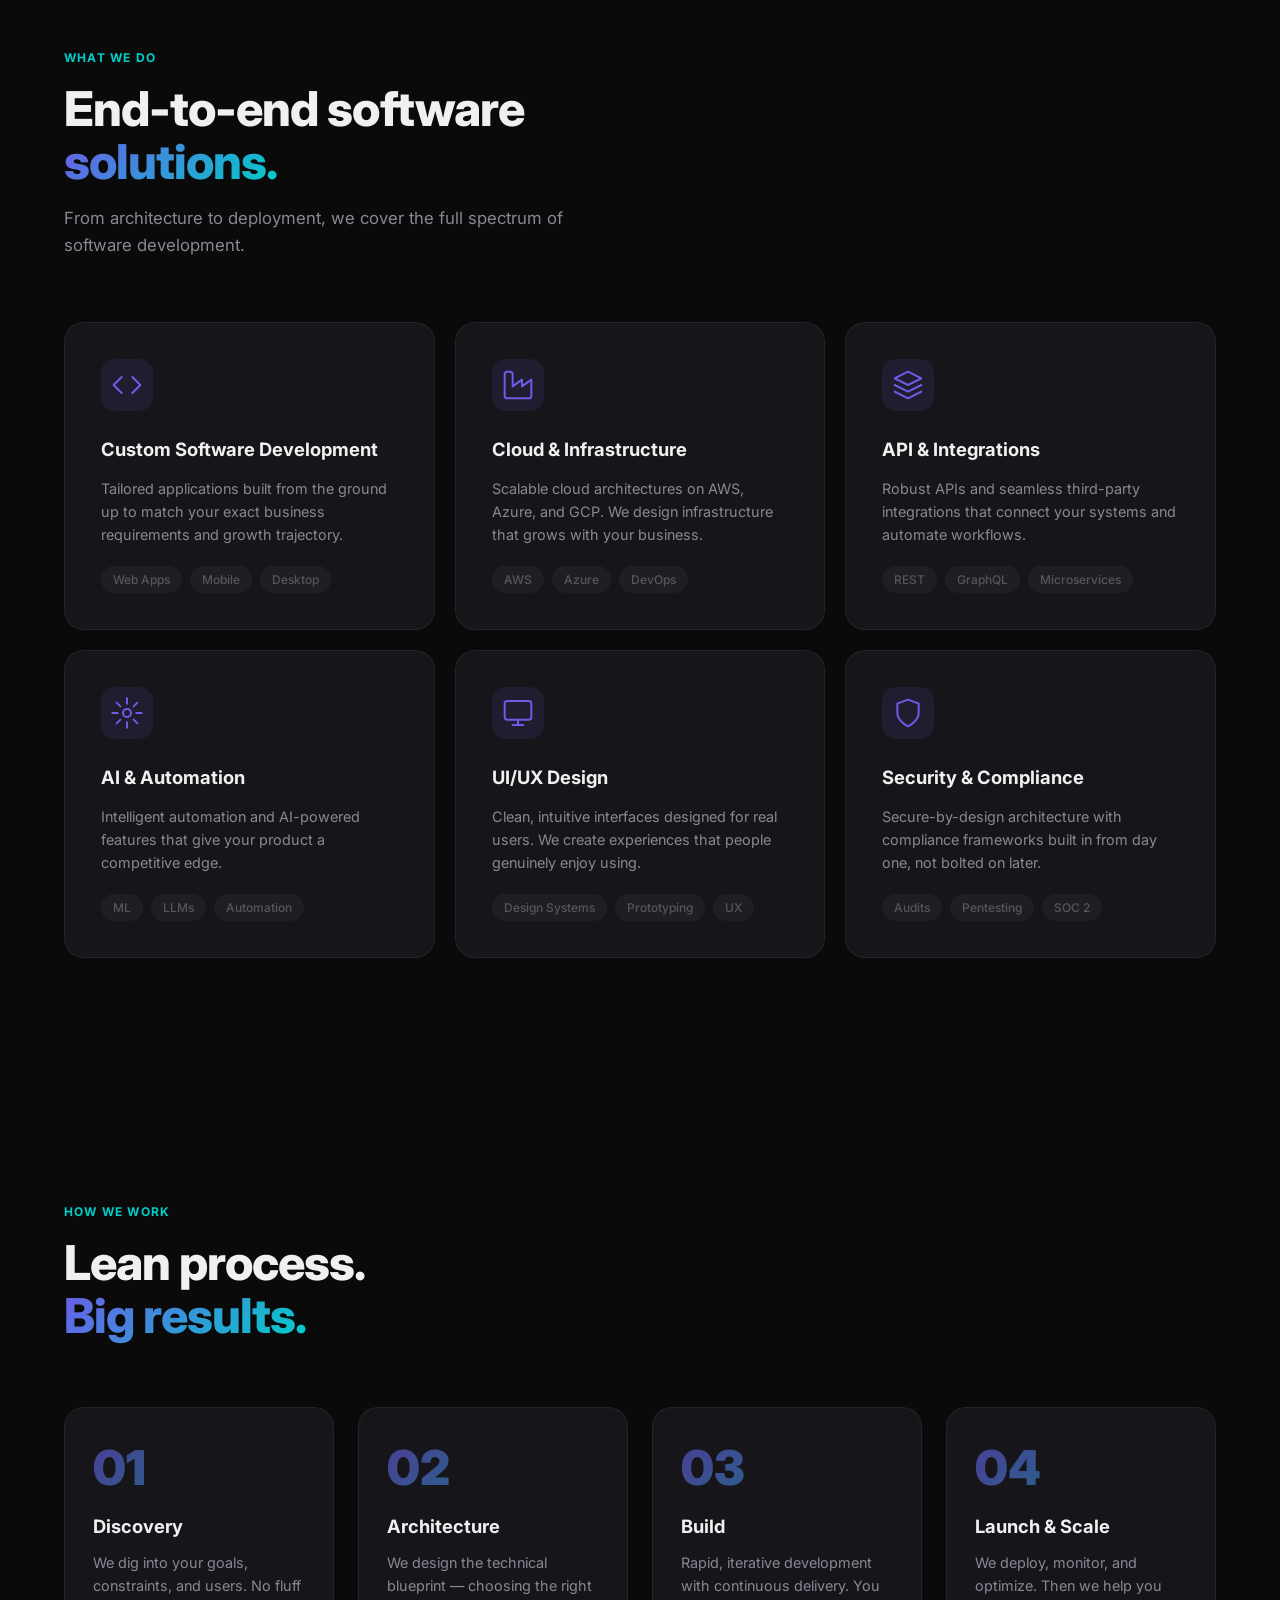
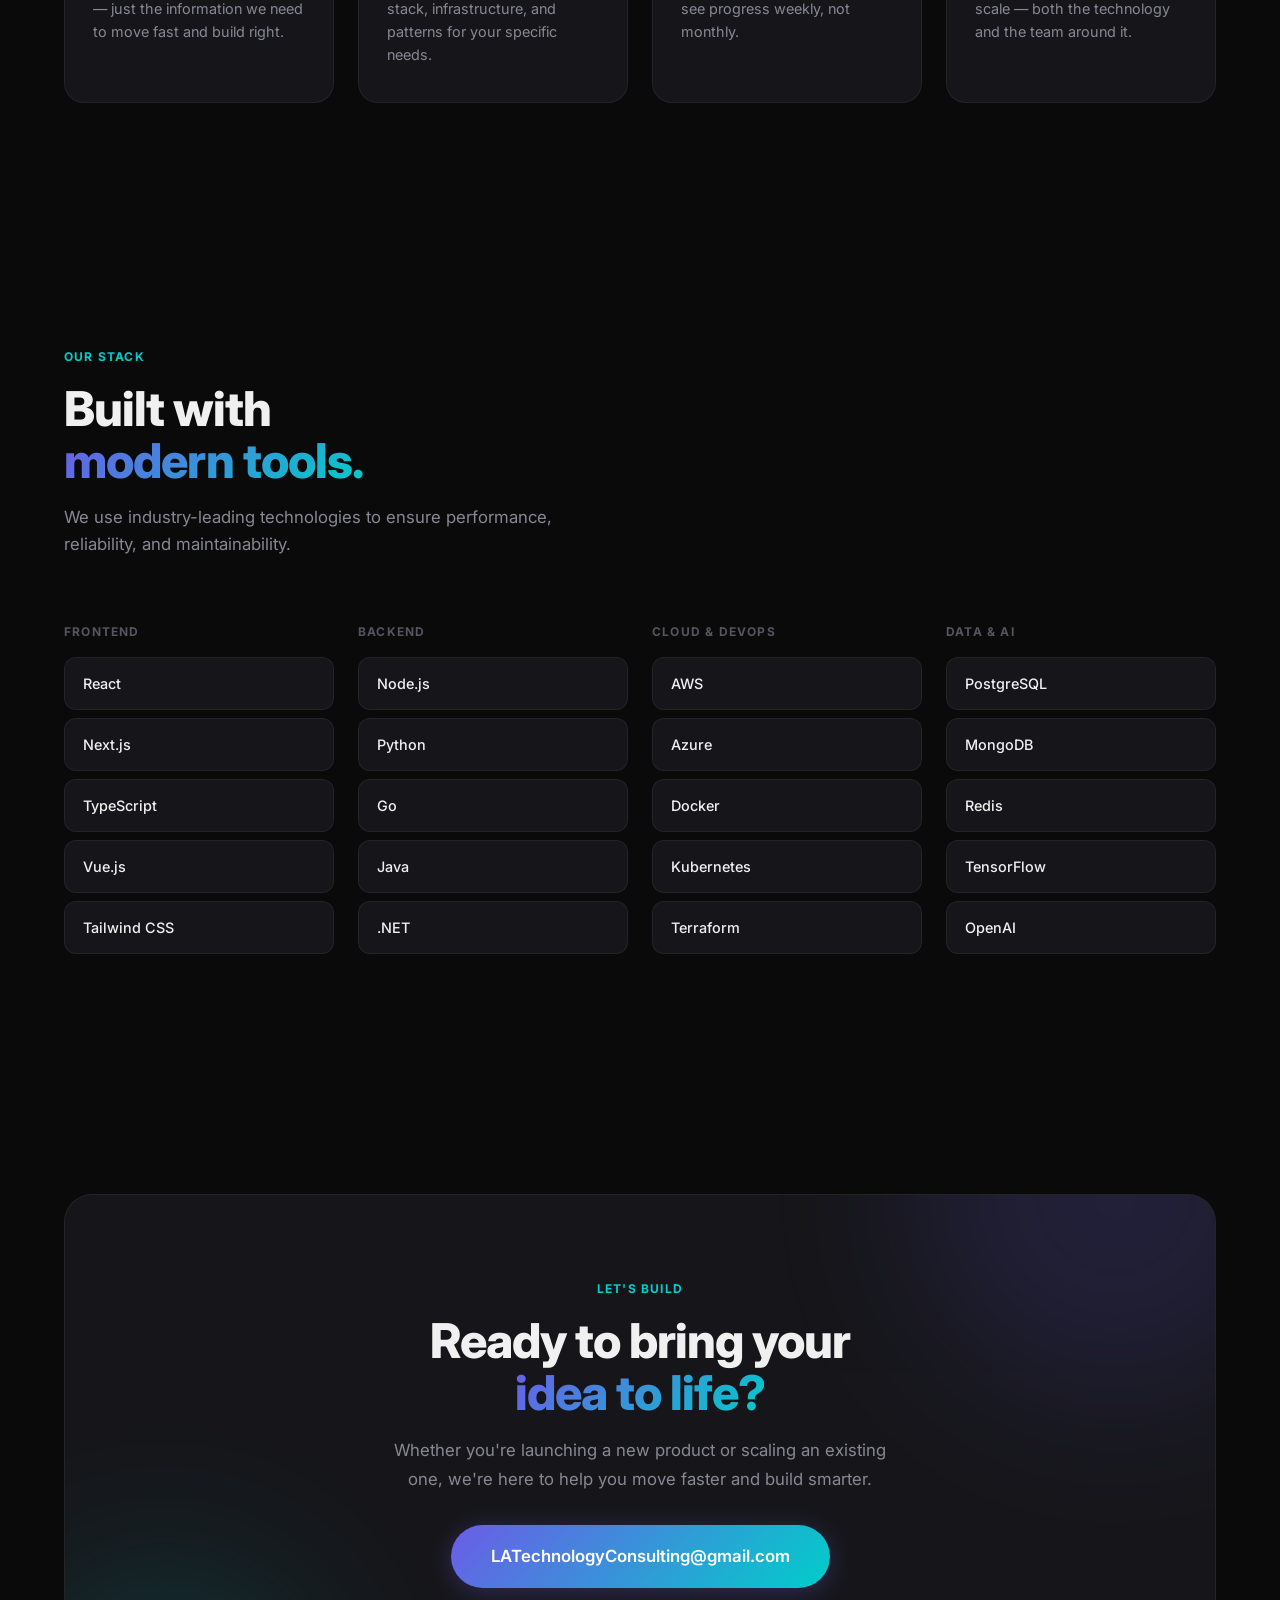
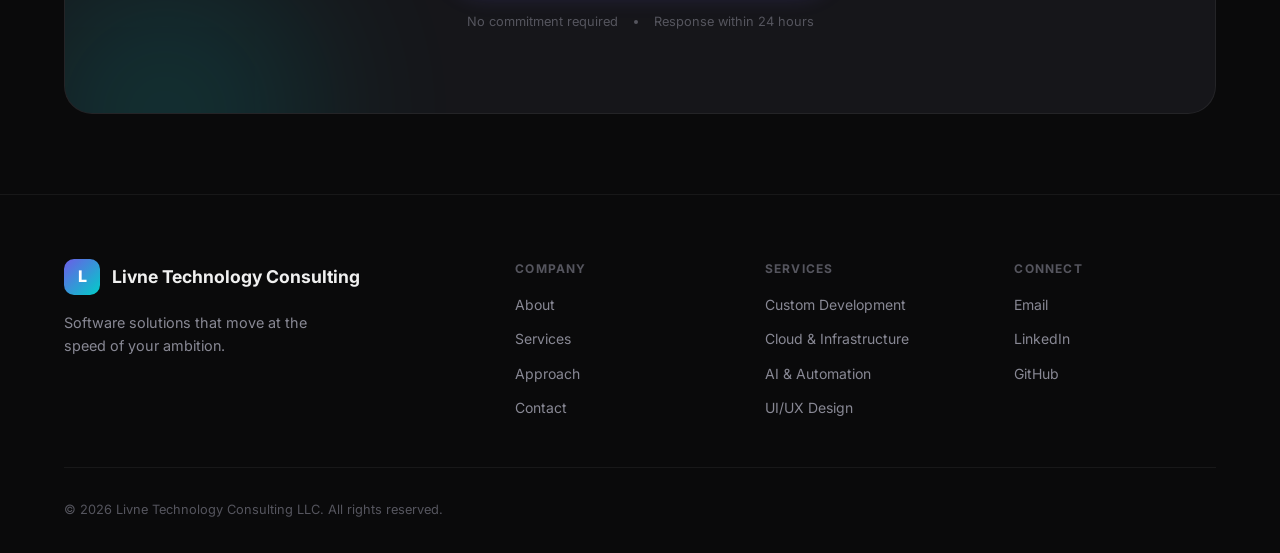
==== commit d16fb027: "Update contact email to LATechnologyConsulting@gmail.com https://claude.ai/code/session_01AVDobpHeFu" ====
--- a/index.html
+++ b/index.html
@@ -330,8 +330,8 @@
                         Whether you're launching a new product or scaling an existing one,
                         we're here to help you move faster and build smarter.
                     </p>
-                    <a href="mailto:contact@livnetech.com" class="btn btn-primary btn-large">
-                        contact@livnetech.com
+                    <a href="mailto:LATechnologyConsulting@gmail.com" class="btn btn-primary btn-large">
+                        LATechnologyConsulting@gmail.com
                     </a>
                     <div class="cta-meta">
                         <span>No commitment required</span>
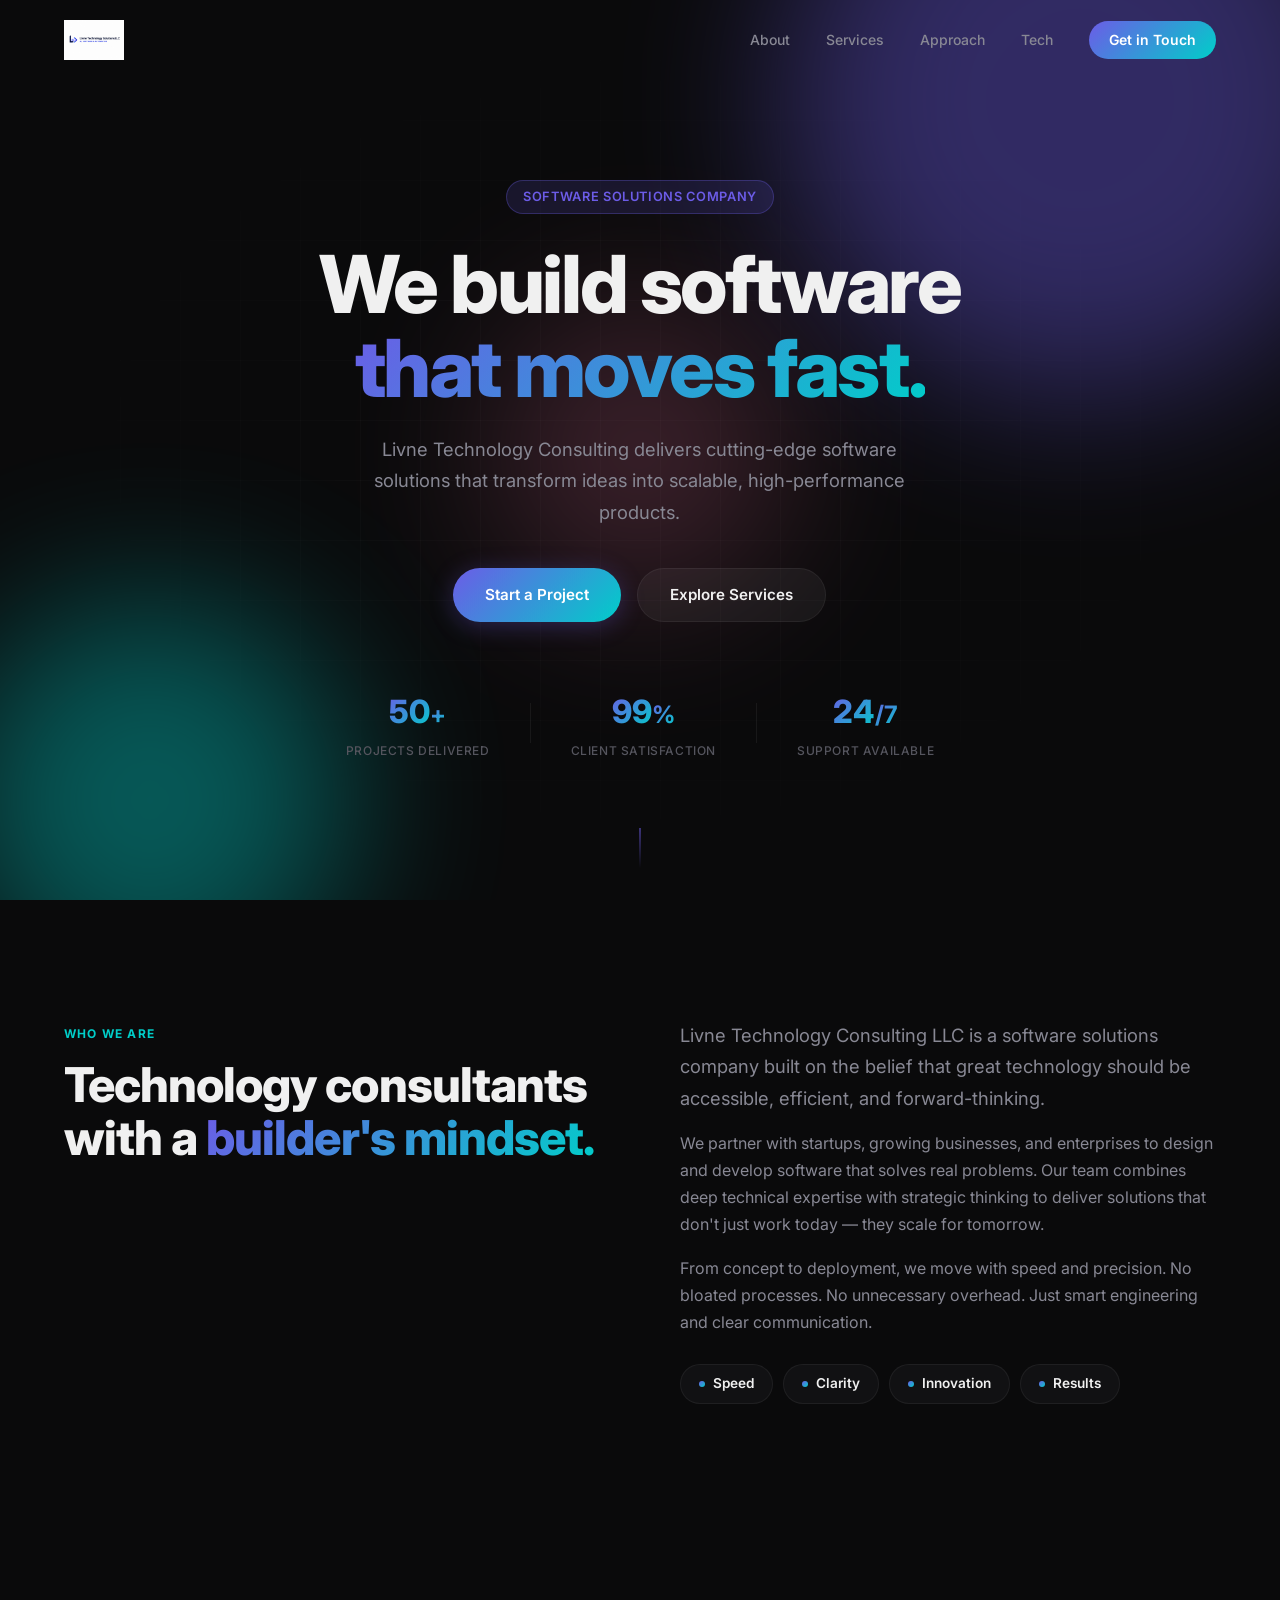
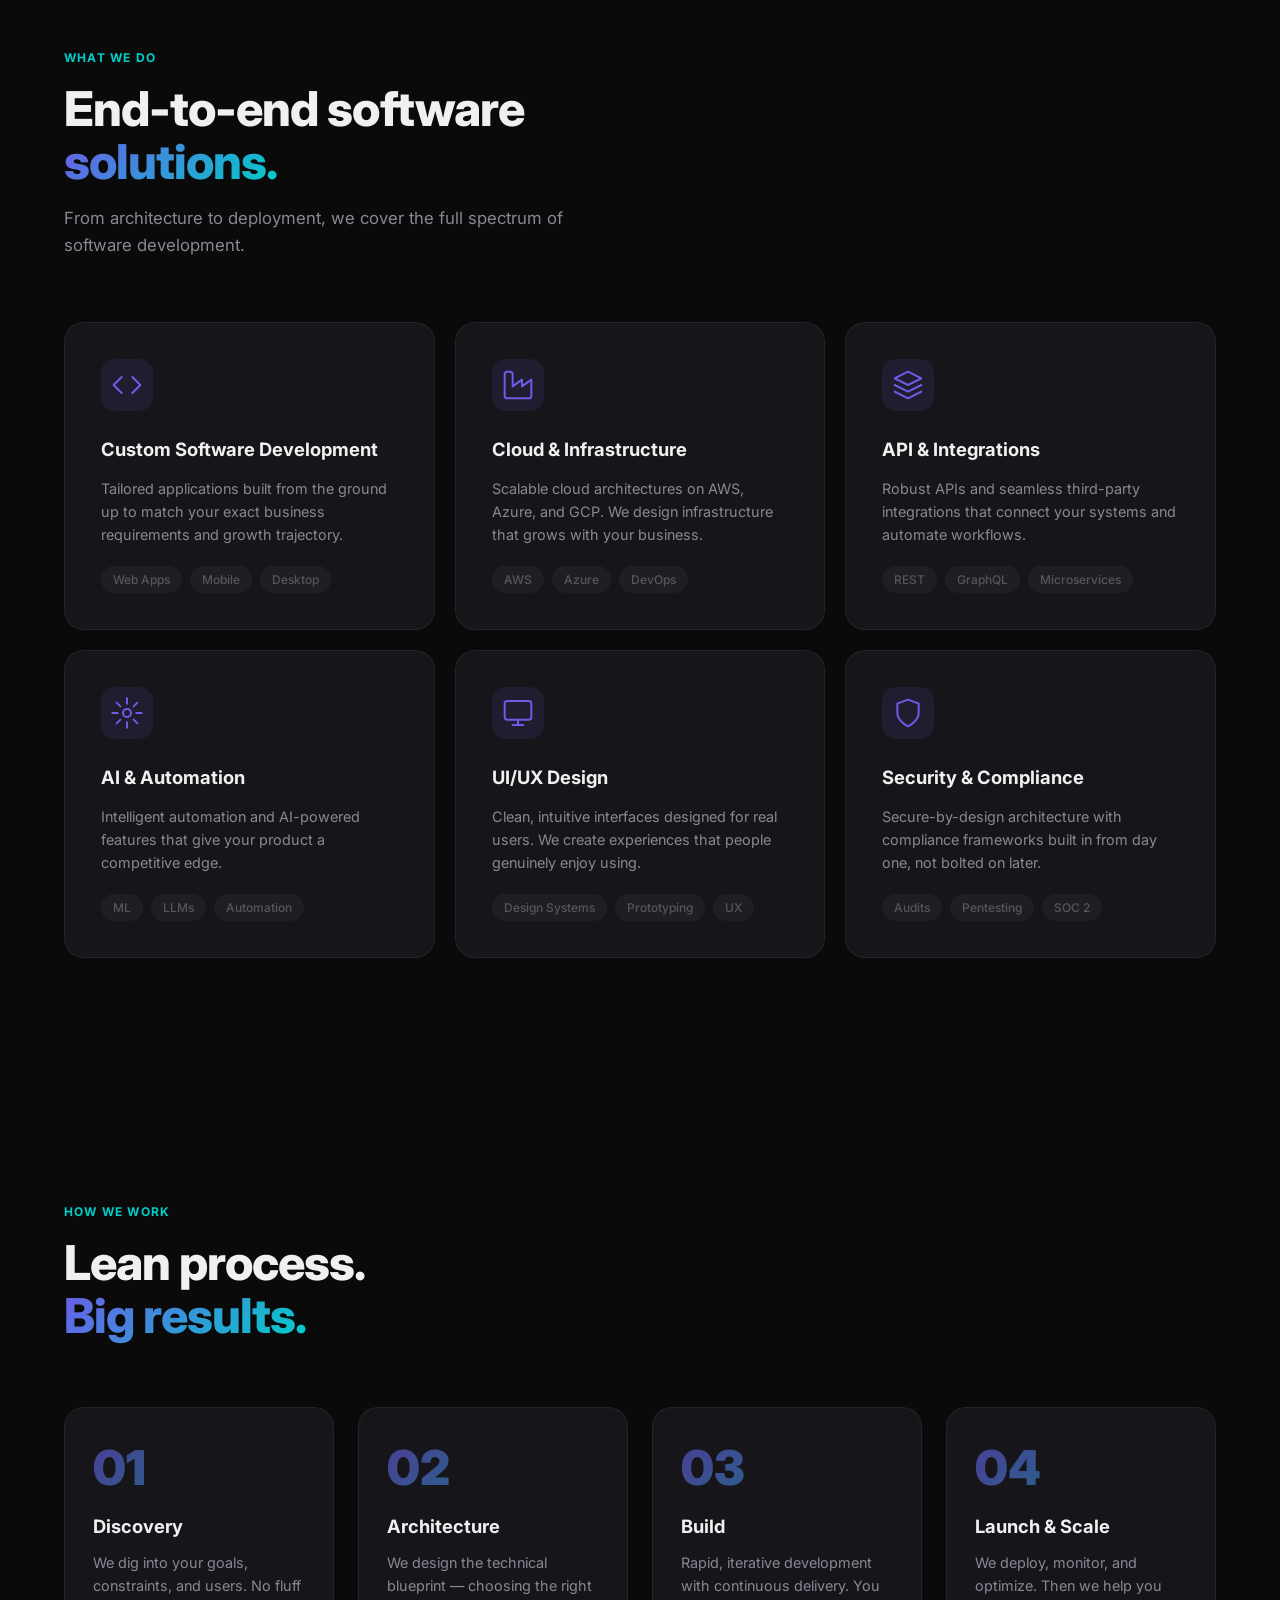
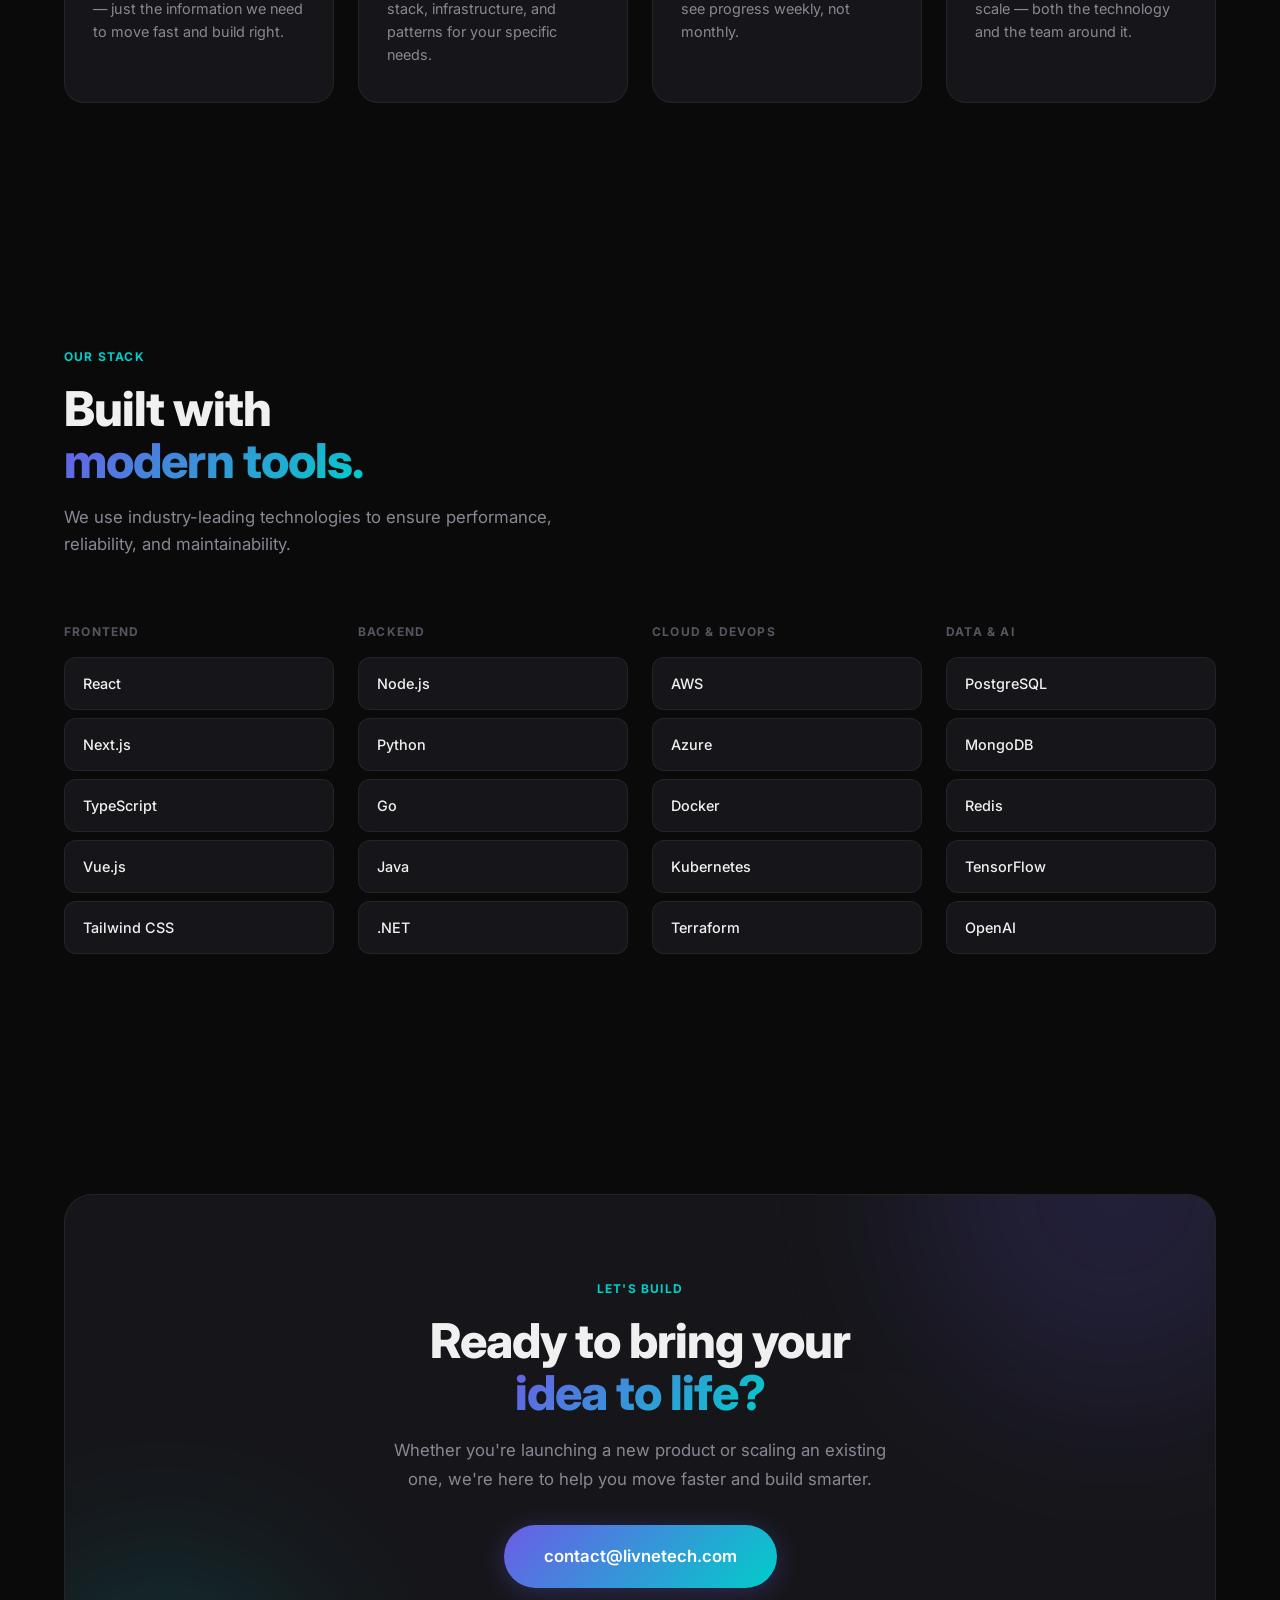
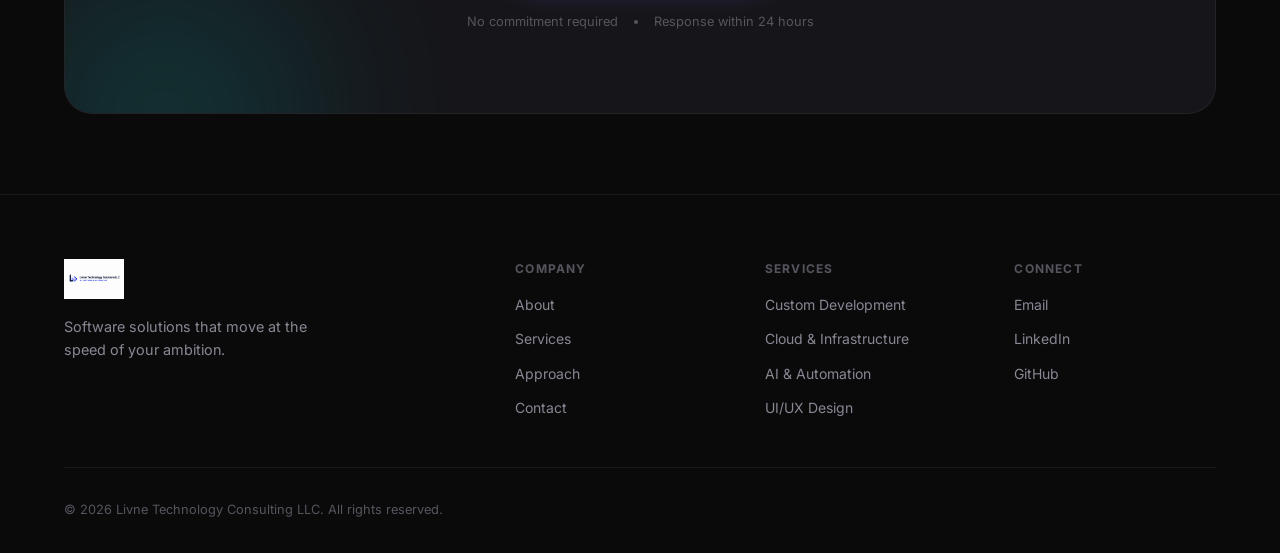
==== commit 6f9d840a: "Add Livne company logo to navigation and footer" ====
--- a/index.html
+++ b/index.html
@@ -15,8 +15,7 @@
     <nav class="nav" id="nav">
         <div class="nav-container">
             <a href="#" class="nav-logo">
-                <span class="logo-icon">L</span>
-                <span class="logo-text">Livne Technology Consulting</span>
+                <img src="assets/livne-logo.png" alt="Livne Technology Solutions LLC" class="logo-img">
             </a>
             <div class="nav-links" id="navLinks">
                 <a href="#about">About</a>
@@ -330,8 +329,8 @@
                         Whether you're launching a new product or scaling an existing one,
                         we're here to help you move faster and build smarter.
                     </p>
-                    <a href="mailto:LATechnologyConsulting@gmail.com" class="btn btn-primary btn-large">
-                        LATechnologyConsulting@gmail.com
+                    <a href="mailto:contact@livnetech.com" class="btn btn-primary btn-large">
+                        contact@livnetech.com
                     </a>
                     <div class="cta-meta">
                         <span>No commitment required</span>
@@ -349,8 +348,7 @@
             <div class="footer-grid">
                 <div class="footer-brand">
                     <a href="#" class="nav-logo">
-                        <span class="logo-icon">L</span>
-                        <span class="logo-text">Livne Technology Consulting</span>
+                        <img src="assets/livne-logo.png" alt="Livne Technology Solutions LLC" class="logo-img">
                     </a>
                     <p>Software solutions that move at the speed of your ambition.</p>
                 </div>
--- a/styles.css
+++ b/styles.css
@@ -104,6 +104,17 @@
     font-size: 1.1rem;
 }
 
+.logo-img {
+    height: 40px;
+    width: auto;
+    display: block;
+    transition: var(--transition);
+}
+
+.logo-img:hover {
+    transform: scale(1.05);
+}
+
 .logo-icon {
     width: 36px;
     height: 36px;
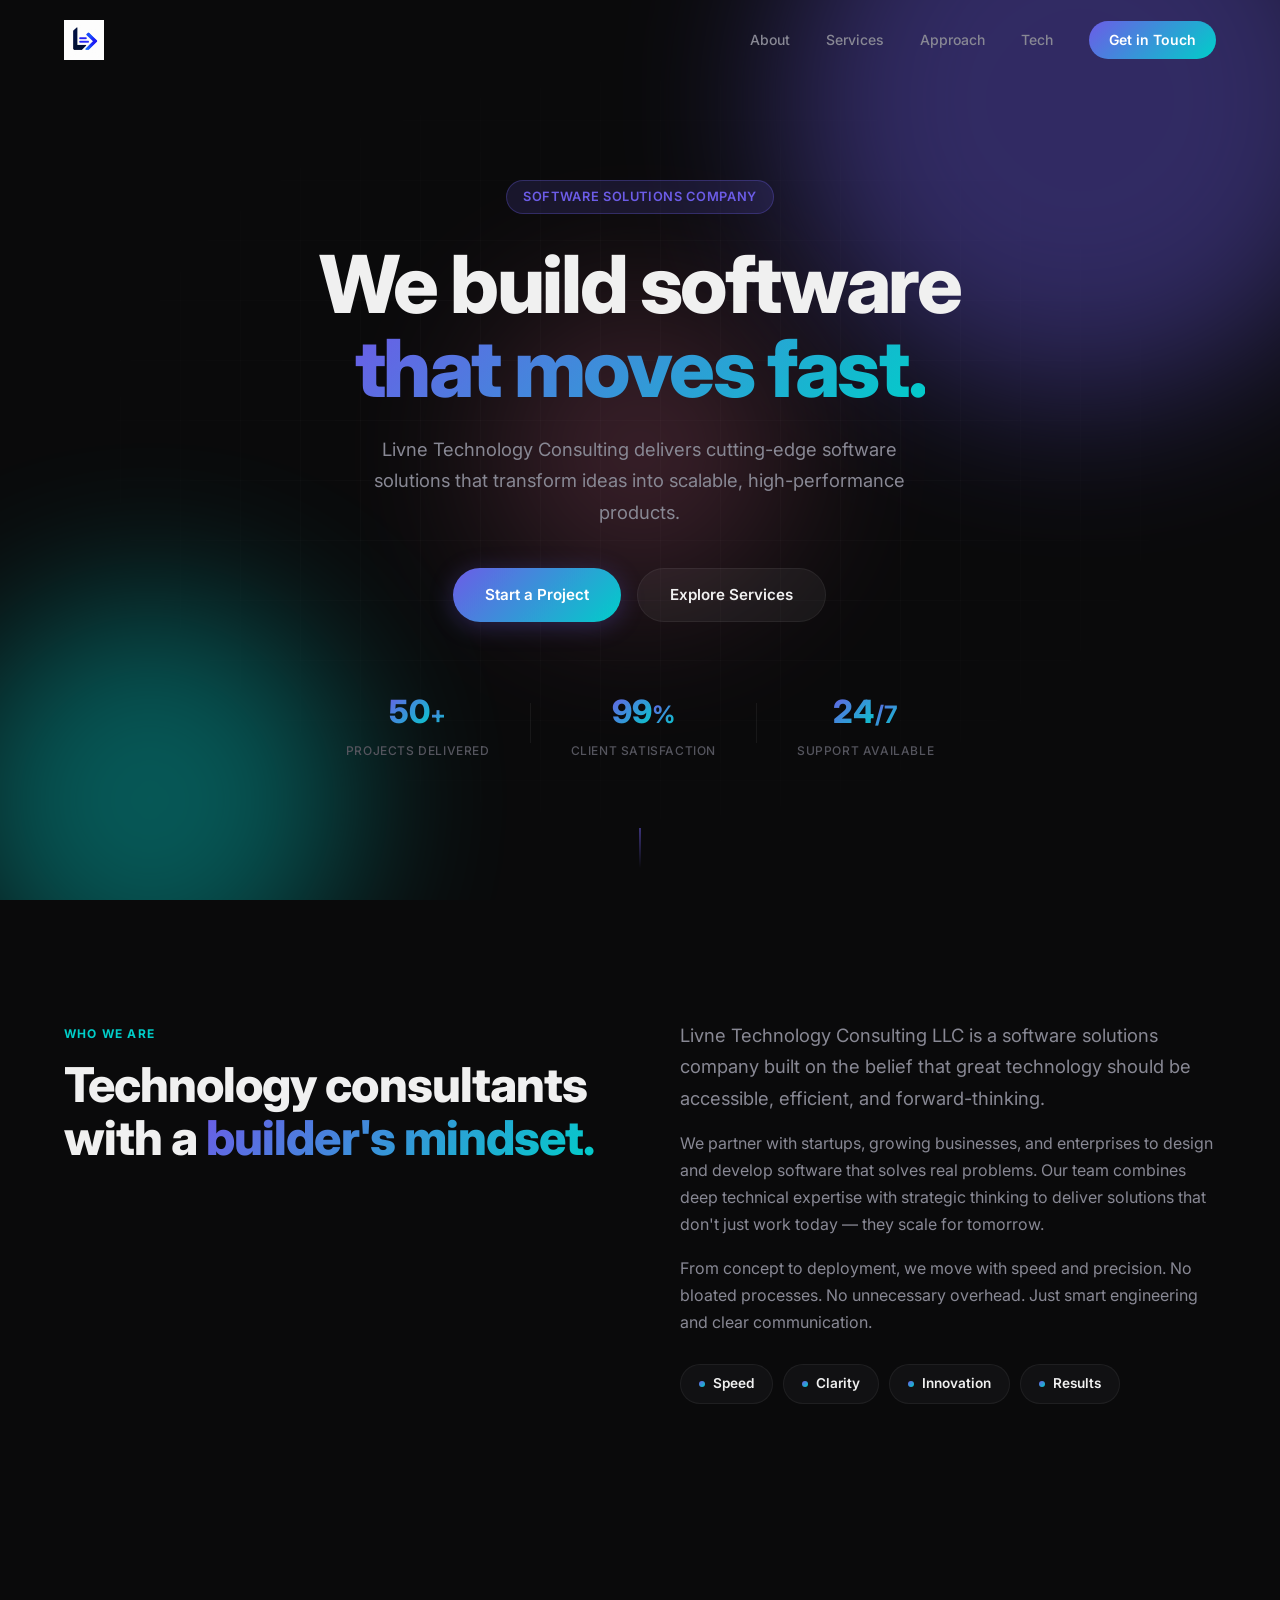
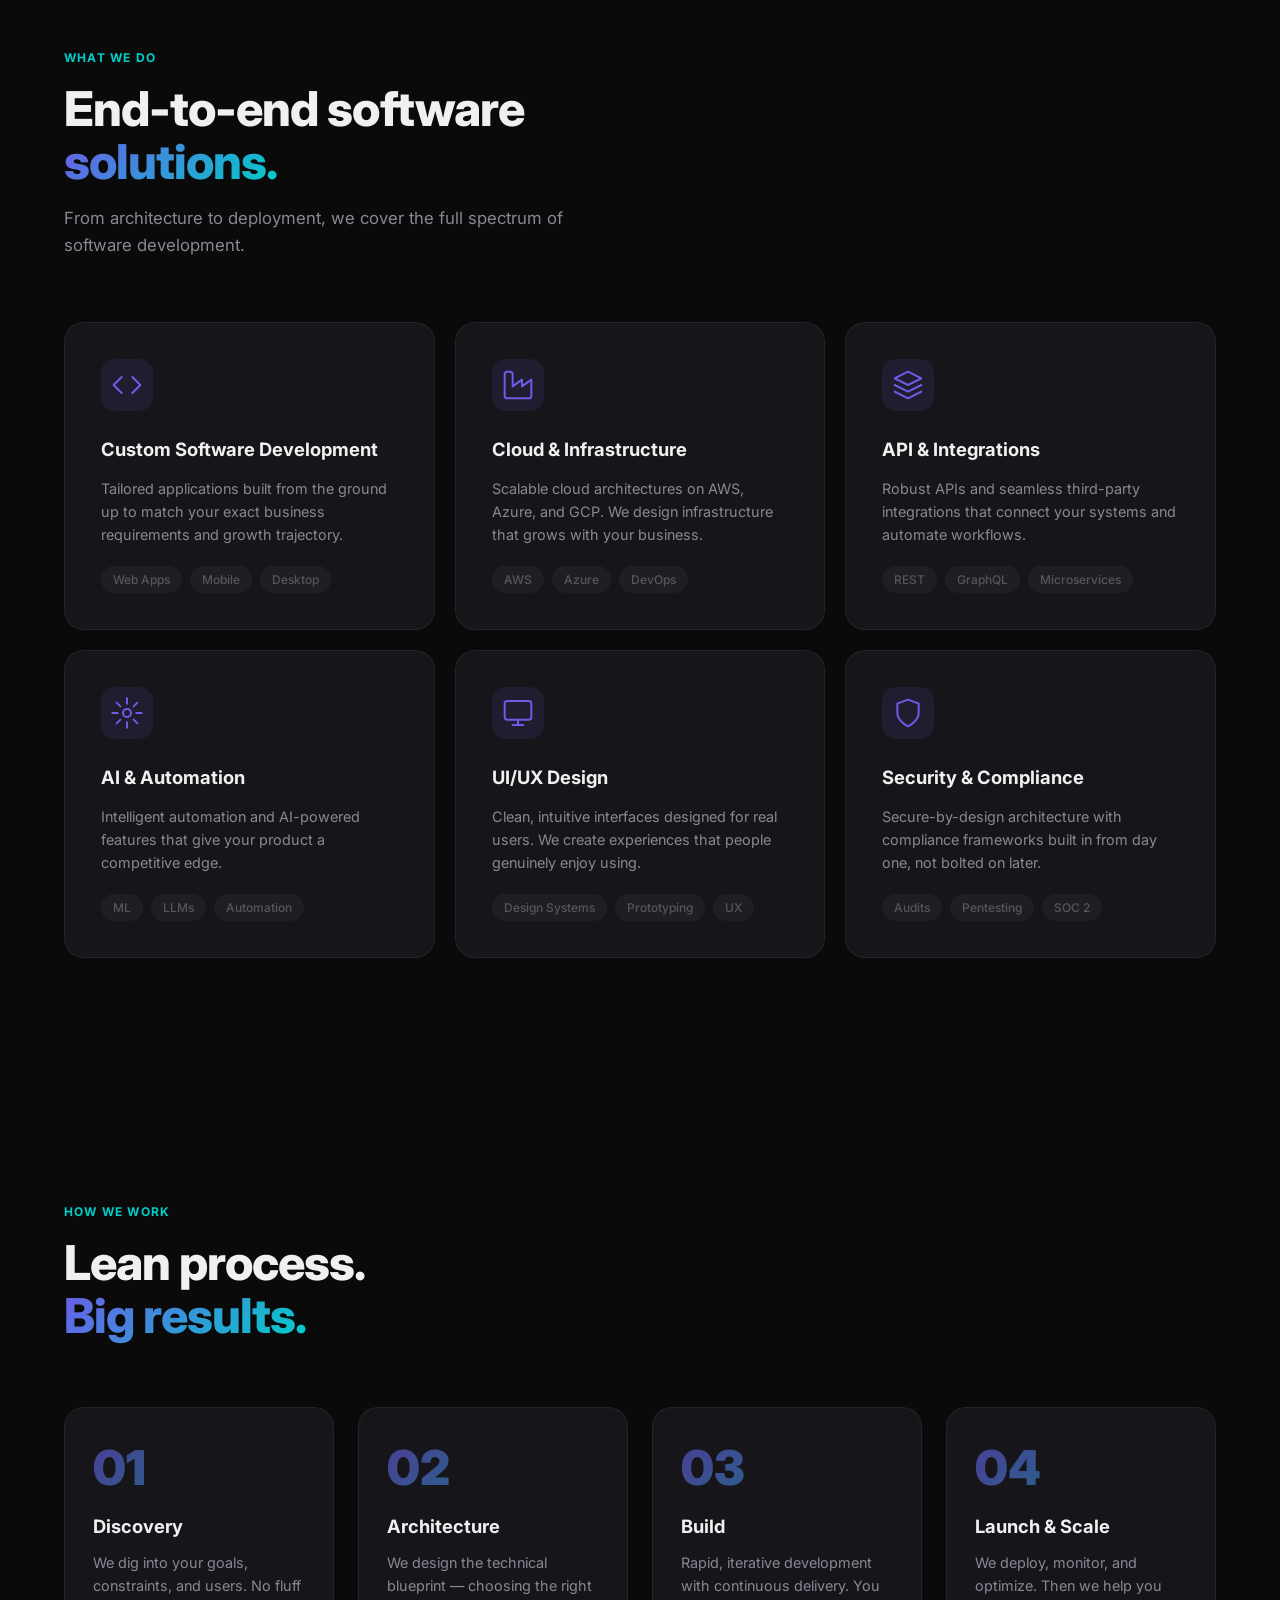
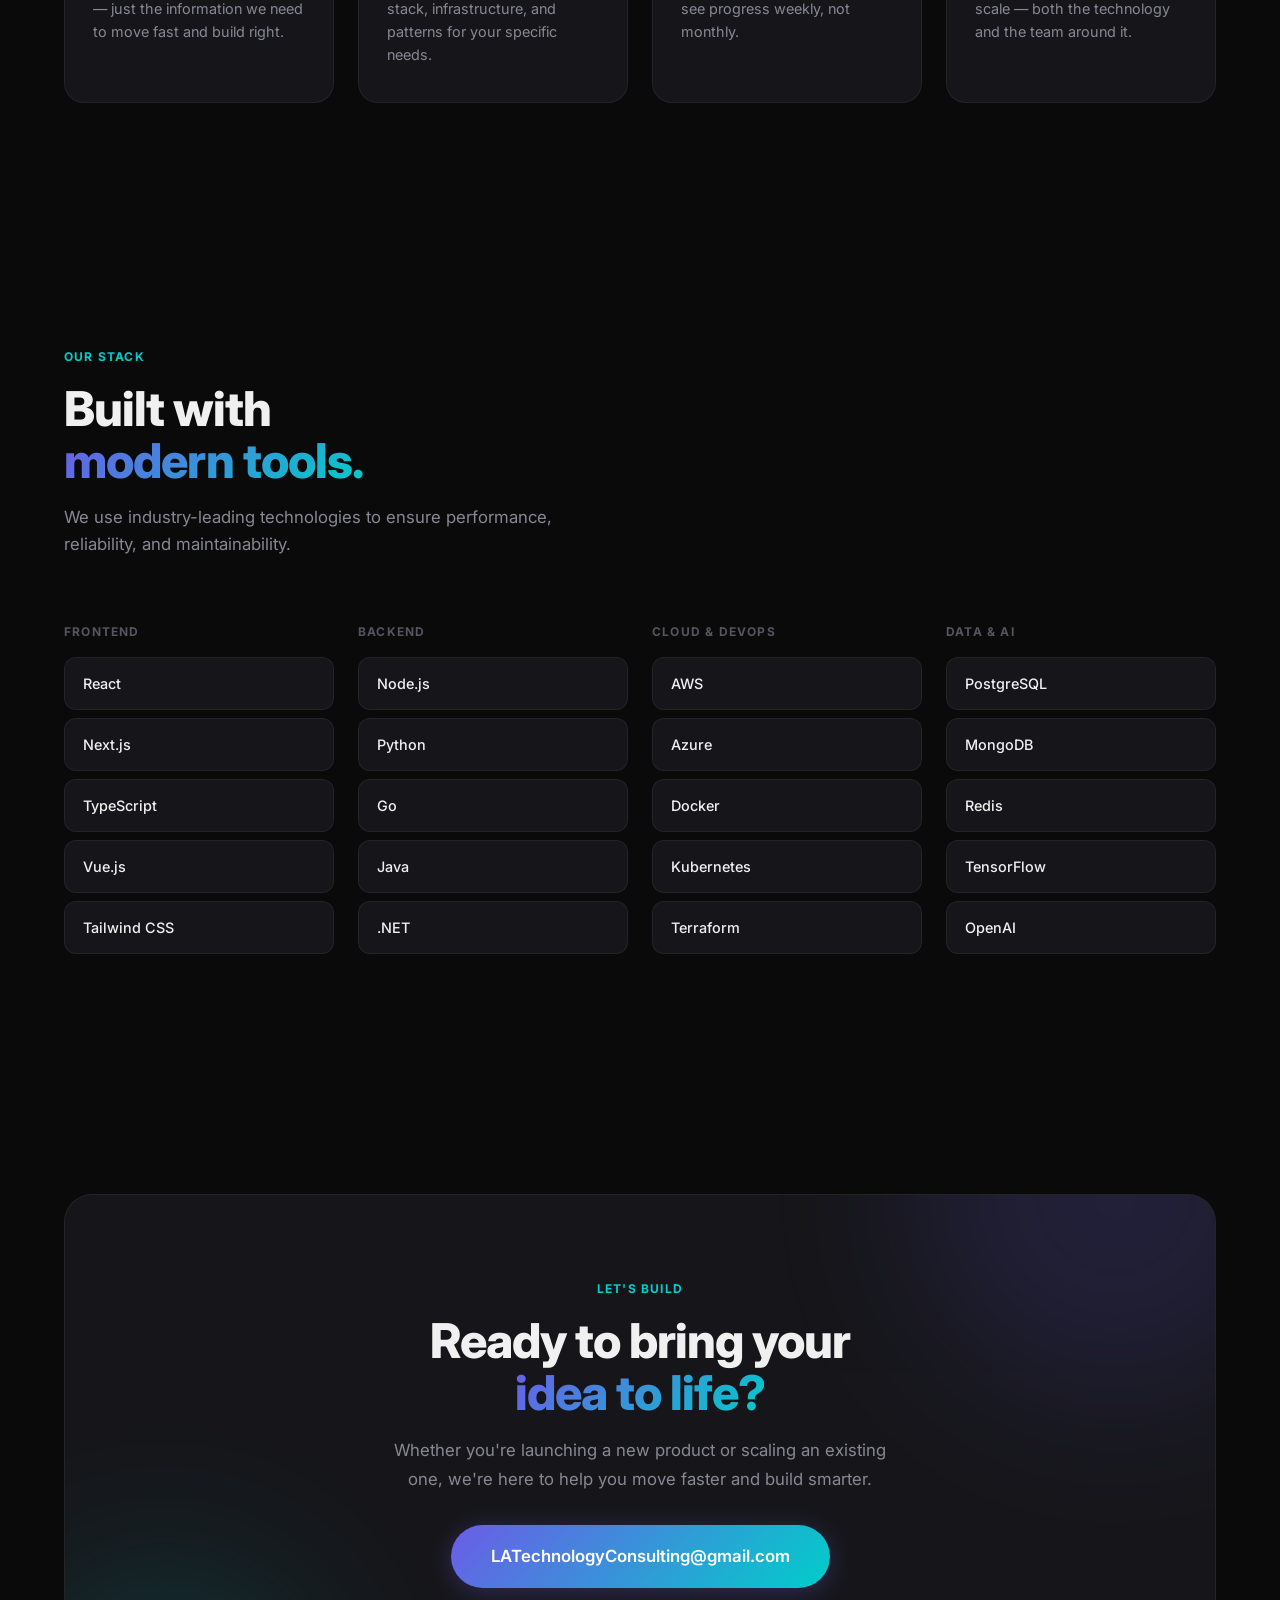
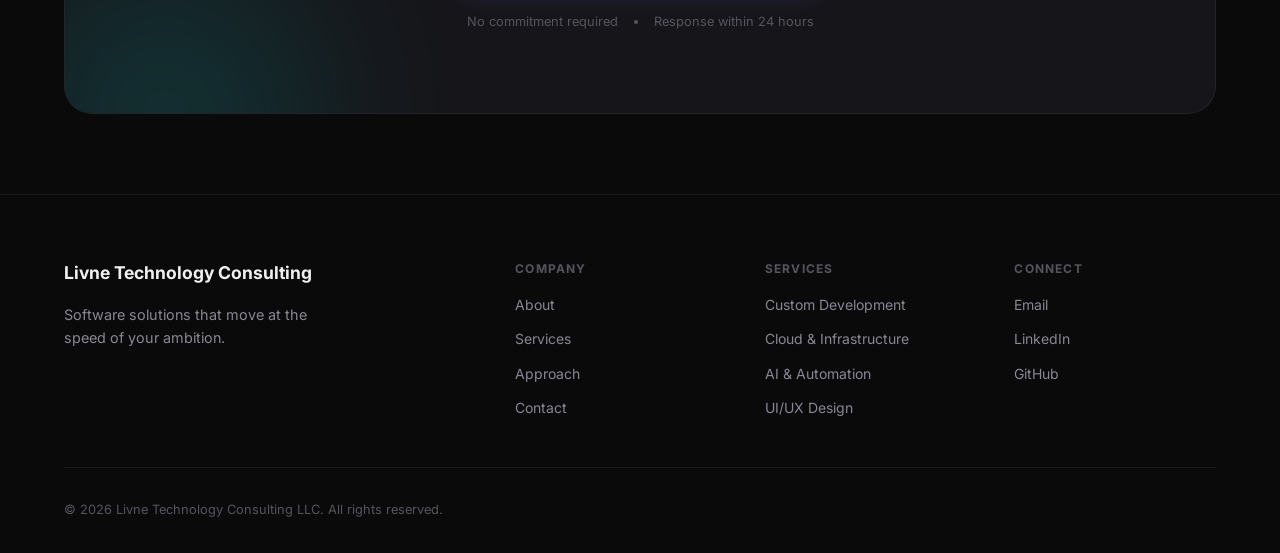
==== commit d6edf82b: "Add Livne icon logo to top left navigation" ====
--- a/index.html
+++ b/index.html
@@ -15,7 +15,7 @@
     <nav class="nav" id="nav">
         <div class="nav-container">
             <a href="#" class="nav-logo">
-                <img src="assets/livne-logo.png" alt="Livne Technology Solutions LLC" class="logo-img">
+                <img src="assets/livne-icon.png" alt="Livne Technology Solutions" class="nav-logo-icon">
             </a>
             <div class="nav-links" id="navLinks">
                 <a href="#about">About</a>
@@ -329,8 +329,8 @@
                         Whether you're launching a new product or scaling an existing one,
                         we're here to help you move faster and build smarter.
                     </p>
-                    <a href="mailto:contact@livnetech.com" class="btn btn-primary btn-large">
-                        contact@livnetech.com
+                    <a href="mailto:LATechnologyConsulting@gmail.com" class="btn btn-primary btn-large">
+                        LATechnologyConsulting@gmail.com
                     </a>
                     <div class="cta-meta">
                         <span>No commitment required</span>
@@ -348,7 +348,8 @@
             <div class="footer-grid">
                 <div class="footer-brand">
                     <a href="#" class="nav-logo">
-                        <img src="assets/livne-logo.png" alt="Livne Technology Solutions LLC" class="logo-img">
+                        <span class="logo-icon">L</span>
+                        <span class="logo-text">Livne Technology Consulting</span>
                     </a>
                     <p>Software solutions that move at the speed of your ambition.</p>
                 </div>
--- a/styles.css
+++ b/styles.css
@@ -104,15 +104,16 @@
     font-size: 1.1rem;
 }
 
-.logo-img {
+.nav-logo-icon {
     height: 40px;
     width: auto;
     display: block;
     transition: var(--transition);
 }
 
-.logo-img:hover {
-    transform: scale(1.05);
+.nav-logo-icon:hover {
+    transform: scale(1.1);
+    opacity: 0.9;
 }
 
 .logo-icon {
@@ -120,7 +121,7 @@
     height: 36px;
     background: var(--gradient);
     border-radius: 10px;
-    display: flex;
+    display: none;
     align-items: center;
     justify-content: center;
     font-weight: 800;
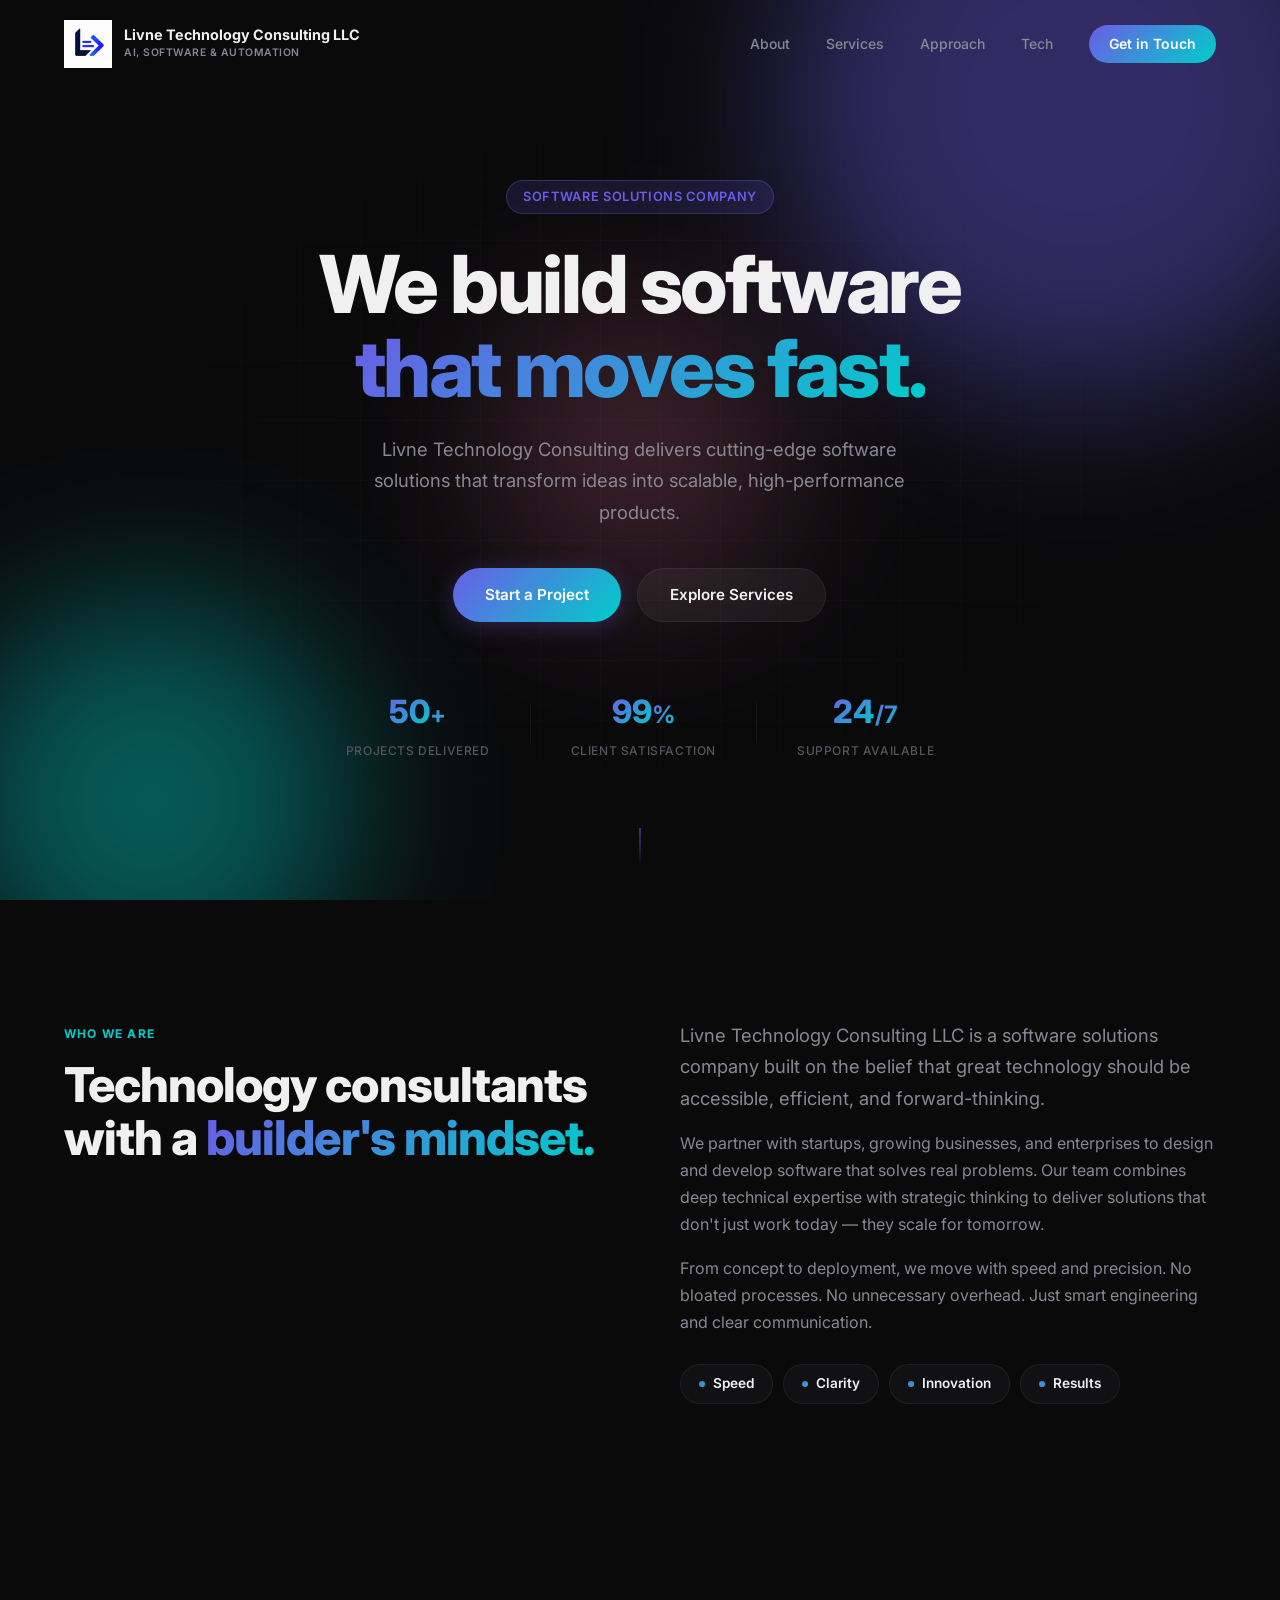
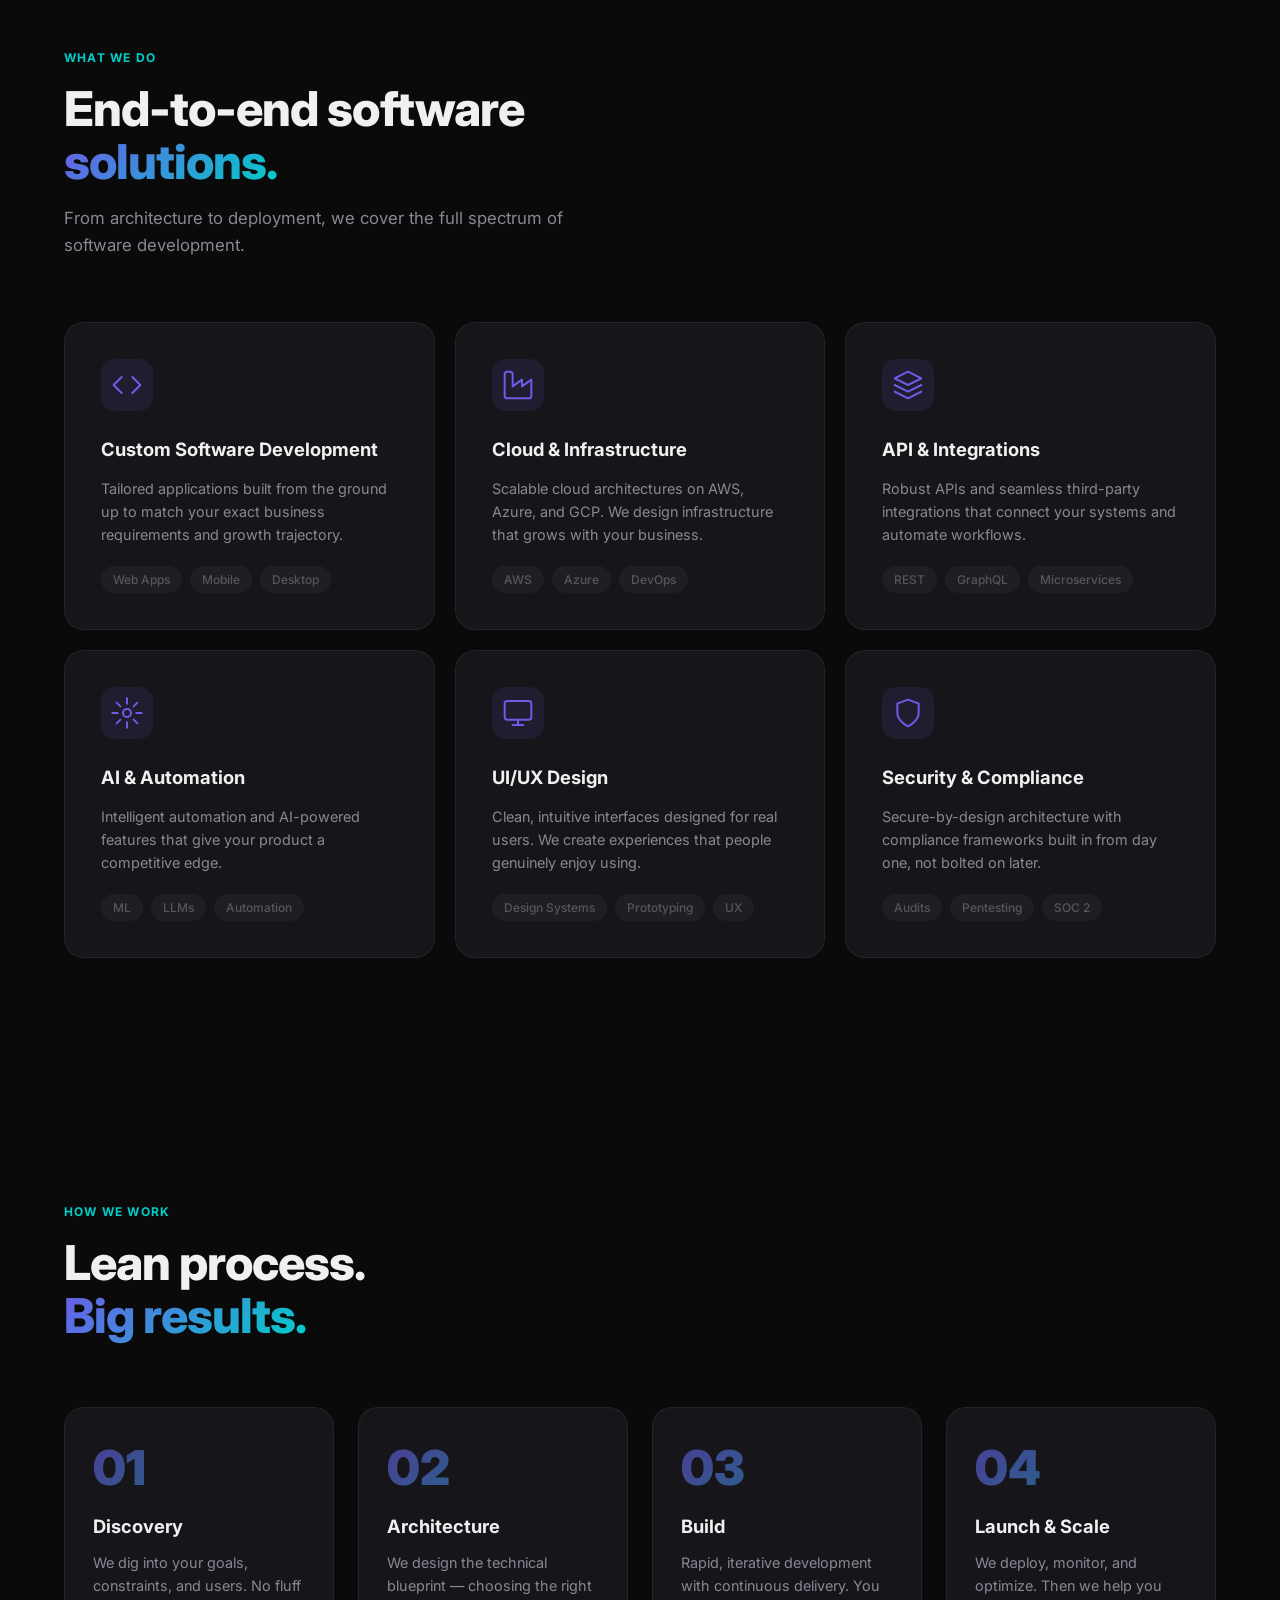
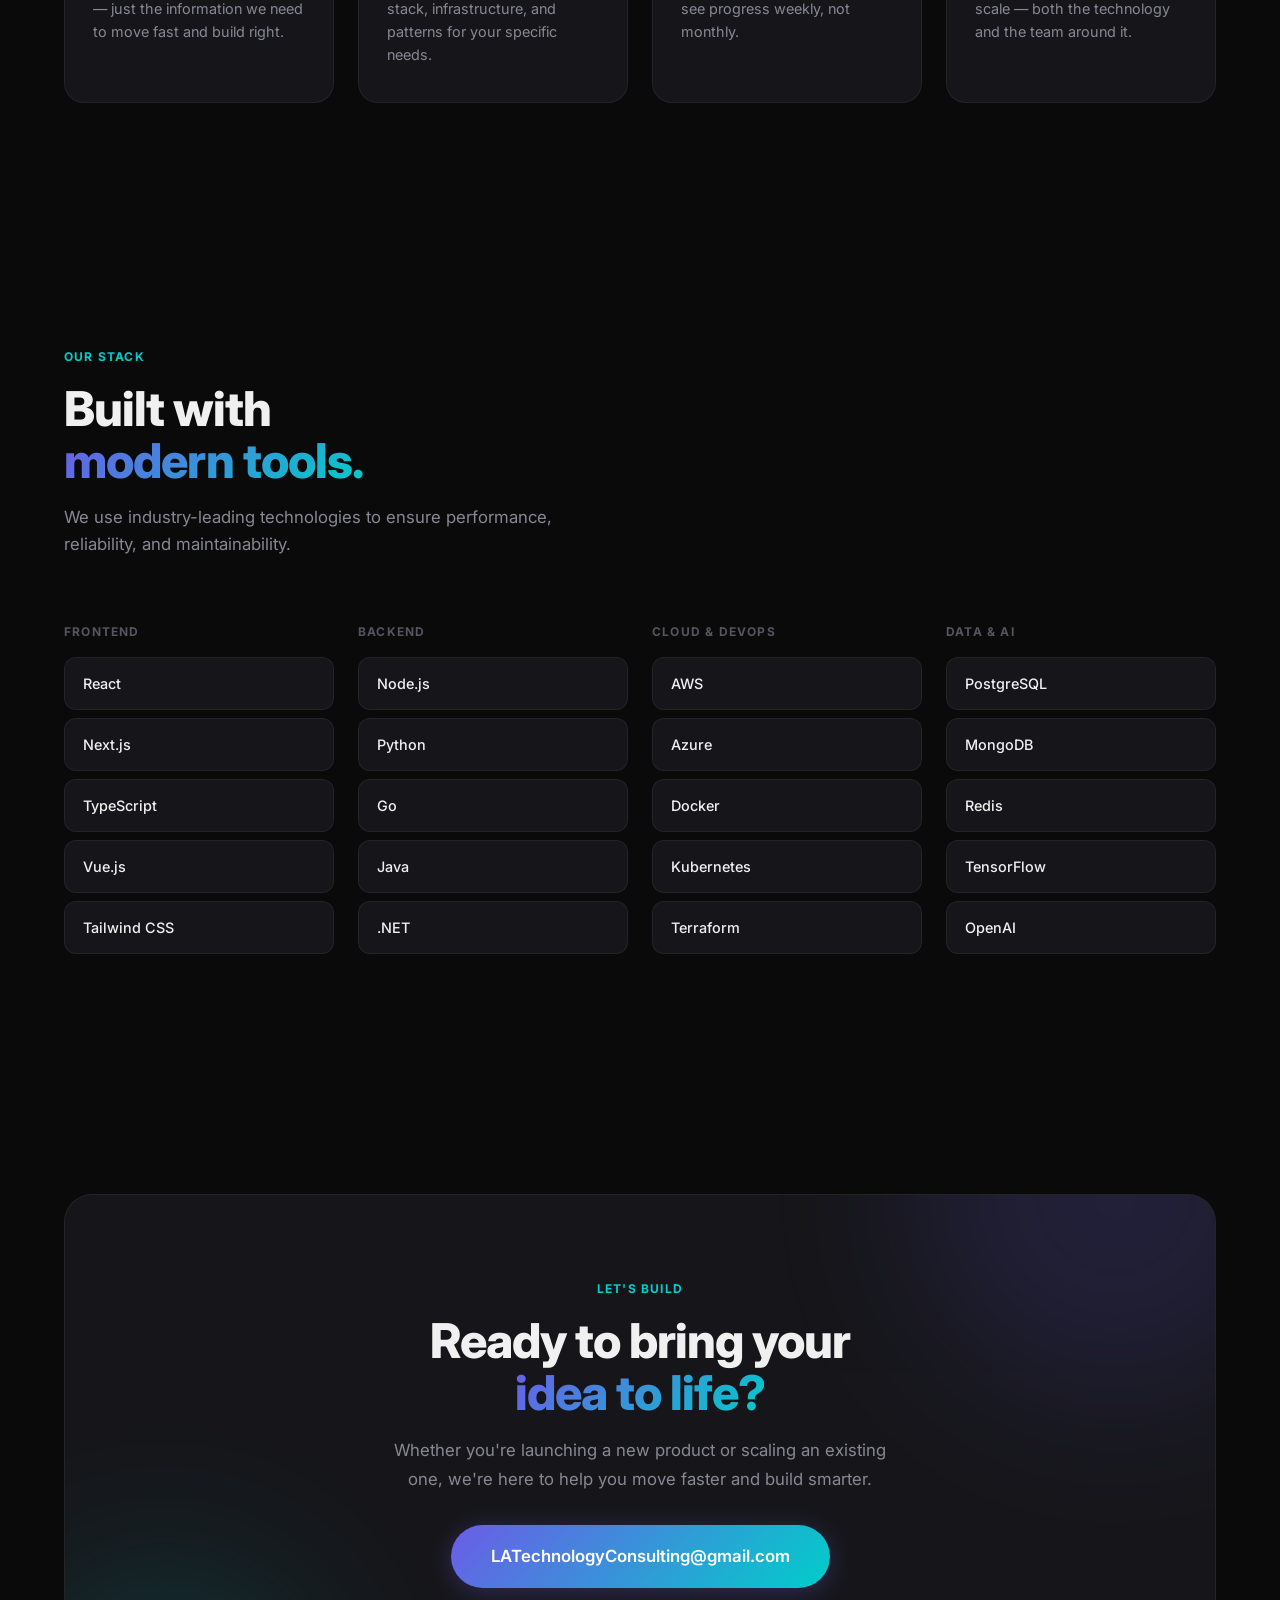
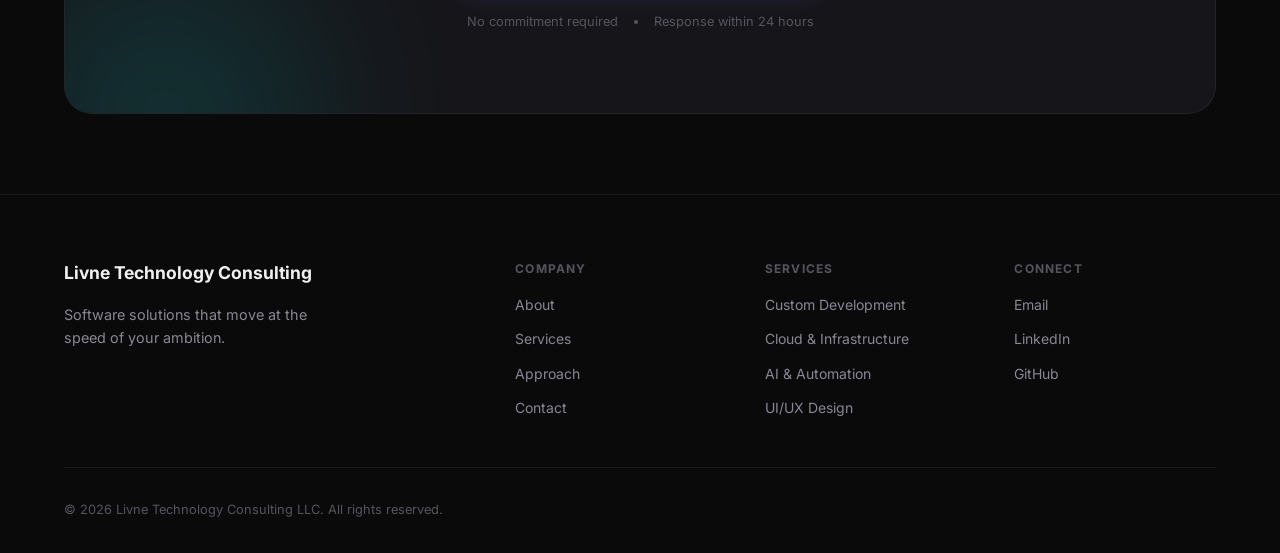
==== commit 65fb3746: "Make logo bigger and add company name and tagline next to it" ====
--- a/index.html
+++ b/index.html
@@ -16,6 +16,10 @@
         <div class="nav-container">
             <a href="#" class="nav-logo">
                 <img src="assets/livne-icon.png" alt="Livne Technology Solutions" class="nav-logo-icon">
+                <div class="nav-logo-text">
+                    <div class="nav-company-name">Livne Technology Consulting LLC</div>
+                    <div class="nav-tagline">AI, Software & Automation</div>
+                </div>
             </a>
             <div class="nav-links" id="navLinks">
                 <a href="#about">About</a>
--- a/styles.css
+++ b/styles.css
@@ -105,15 +105,37 @@
 }
 
 .nav-logo-icon {
-    height: 40px;
+    height: 48px;
     width: auto;
     display: block;
     transition: var(--transition);
+    flex-shrink: 0;
 }
 
 .nav-logo-icon:hover {
     transform: scale(1.1);
     opacity: 0.9;
+}
+
+.nav-logo-text {
+    display: flex;
+    flex-direction: column;
+    gap: 2px;
+}
+
+.nav-company-name {
+    font-size: 0.9rem;
+    font-weight: 700;
+    color: var(--text);
+    line-height: 1.2;
+}
+
+.nav-tagline {
+    font-size: 0.65rem;
+    font-weight: 600;
+    color: var(--text-secondary);
+    letter-spacing: 0.5px;
+    text-transform: uppercase;
 }
 
 .logo-icon {
@@ -855,6 +877,14 @@
         padding: 80px 0;
     }
 
+    .nav-logo-text {
+        display: none;
+    }
+
+    .nav-logo-icon {
+        height: 40px;
+    }
+
     .nav-links {
         display: none;
         position: absolute;
